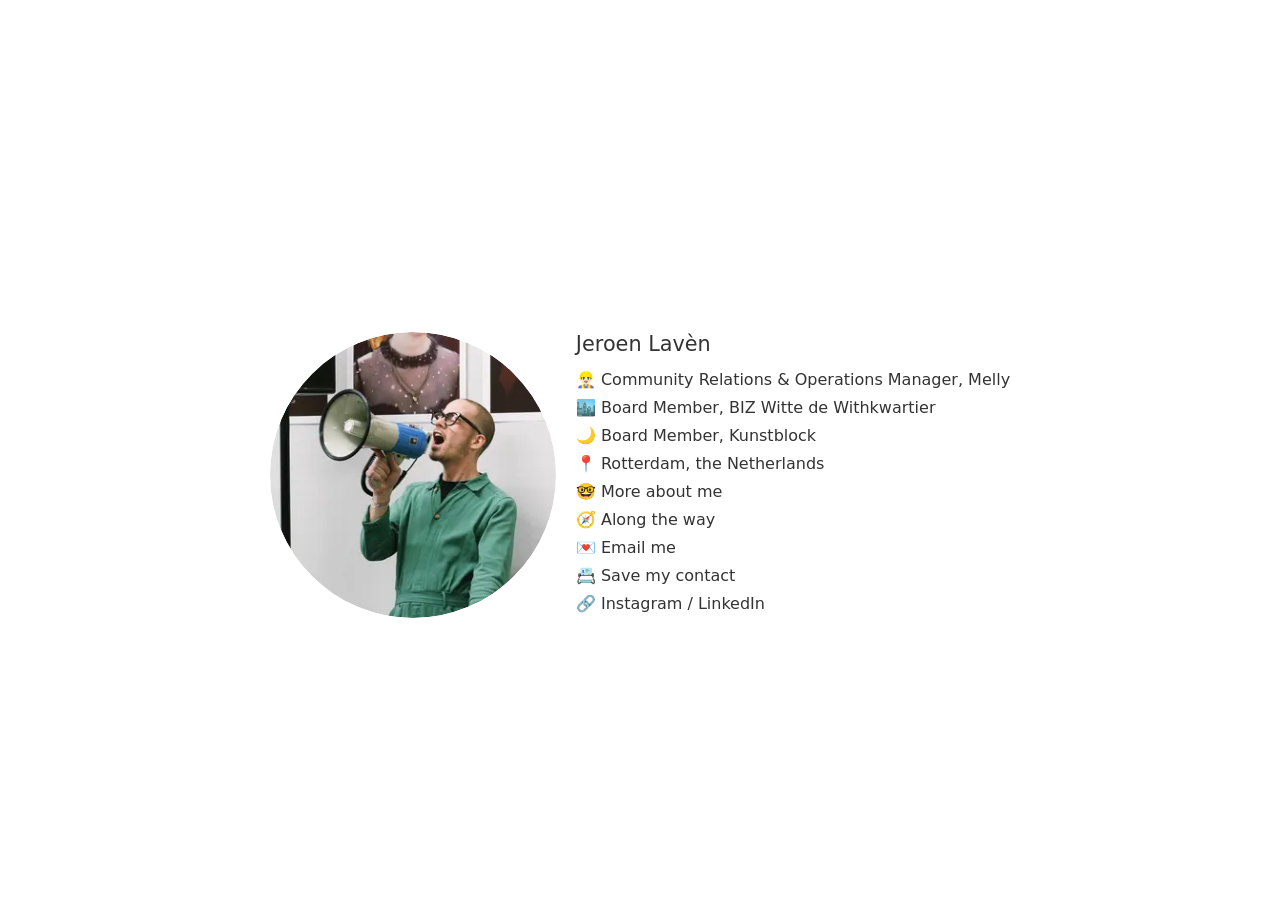
==== index.html @ abaac203 "Reword the Kunstavond speech bubble "Next Kunstavond: [date] in the Witte de With Quarter!", with ma" ====
<!DOCTYPE html>
<html lang="en">
<head>
    <meta charset="UTF-8">
    <meta name="viewport" content="width=device-width, initial-scale=1.0">
    <title>Jeroen Lavèn</title>
    <meta name="description" content="Jeroen Lavèn — Community Relations &amp; Operations Manager at Kunstinstituut Melly, board member of BIZ Witte de Withkwartier and Kunstblock, based in Rotterdam.">
    <link rel="canonical" href="https://visuology.nl/">

    <!-- Link previews (LinkedIn, WhatsApp, Slack, ...) -->
    <meta property="og:type" content="profile">
    <meta property="og:url" content="https://visuology.nl/">
    <meta property="og:title" content="Jeroen Lavèn">
    <meta property="og:description" content="Community Relations &amp; Operations Manager at Kunstinstituut Melly. Board member of BIZ Witte de Withkwartier and Kunstblock. Rotterdam.">
    <meta property="og:image" content="https://visuology.nl/og-image-800.jpg">
    <meta property="og:image:width" content="800">
    <meta property="og:image:height" content="800">
    <meta property="og:image:alt" content="Portrait of Jeroen Lavèn">
    <meta name="twitter:card" content="summary">

    <link rel="stylesheet" href="style.css?v=12"> <!-- Bump ?v= after editing style.css so browsers reload it -->
    <link rel="apple-touch-icon" sizes="180x180" href="apple-touch-icon.png">
    <link rel="icon" type="image/png" sizes="32x32" href="favicon-32x32.png">
    <link rel="icon" type="image/png" sizes="16x16" href="favicon-16x16.png">
    <link rel="manifest" href="site.webmanifest">
    <meta name="msapplication-TileColor" content="#da532c">
    <meta name="color-scheme" content="light dark">
    <meta name="theme-color" content="#ffffff" media="(prefers-color-scheme: light)">
    <meta name="theme-color" content="#121212" media="(prefers-color-scheme: dark)">

    <script type="application/ld+json">
    {
        "@context": "https://schema.org",
        "@type": "Person",
        "name": "Jeroen Lavèn",
        "url": "https://visuology.nl/",
        "image": "https://visuology.nl/og-image-800.jpg",
        "email": "mailto:mail@visuology.nl",
        "jobTitle": "Community Relations & Operations Manager",
        "worksFor": { "@type": "Organization", "name": "Kunstinstituut Melly", "url": "https://www.kunstinstituutmelly.nl" },
        "address": { "@type": "PostalAddress", "addressLocality": "Rotterdam", "addressCountry": "NL" },
        "sameAs": [
            "https://www.instagram.com/visuology_nl",
            "https://www.linkedin.com/in/visuology/"
        ]
    }
    </script>
</head>
<body>
    <main class="container">
        <button type="button" class="photo-btn" id="photo-btn" aria-label="Play a sound">
            <picture>
                <source srcset="jeroen-300.webp 300w, jeroen-600.webp 600w" sizes="(min-width: 780px) 280px, 150px" type="image/webp">
                <img src="jeroen-300.jpg" srcset="jeroen-300.jpg 300w, jeroen-600.jpg 600w" sizes="(min-width: 780px) 280px, 150px" alt="Portrait of Jeroen Lavèn" class="photo" width="150" height="150">
            </picture>
        </button>
        <div class="content">
            <h1>Jeroen Lavèn</h1>
            <p>👷🏻‍♂️ Community Relations &amp; Operations Manager, <a href="https://www.kunstinstituutmelly.nl" target="_blank" rel="noopener">Melly</a>
            <br>🏙️ Board Member, <a href="https://wdwkwartier.nl" target="_blank" rel="noopener">BIZ Witte de Withkwartier</a>
            <br>🌙 Board Member, <a href="https://www.dekunstavond.nl" target="_blank" rel="noopener">Kunstblock</a>
            <br>📍 Rotterdam, the Netherlands
            <br>🤓 More <a href="#about" id="about-me-link" data-popup="about-popup" aria-haspopup="dialog">about me</a>
            <br>🧭 <a href="#work" id="work-link" data-popup="work-popup" aria-haspopup="dialog">Along the way</a>
            <br>💌 <a href="mailto:mail@visuology.nl">Email me</a>
            <br>📇 <a href="jeroen-laven.vcf" download="Jeroen Lavèn.vcf" id="contact-link" aria-haspopup="dialog">Save my contact</a>
            <br>🔗 <a href="https://www.instagram.com/visuology_nl" target="_blank" rel="noopener">Instagram</a> / <a href="https://www.linkedin.com/in/visuology/" target="_blank" rel="noopener">LinkedIn</a></p>
        </div>
        <audio id="mySound" src="sound.mp3" preload="none"></audio>
    </main>
    <div class="wave" aria-hidden="true" style="pointer-events: none;"></div>
    <div class="wave" aria-hidden="true" style="pointer-events: none;"></div>
    <div class="wave" aria-hidden="true" style="pointer-events: none;"></div>

    <!-- What the megaphone says when the photo is clicked -->
    <div class="speech" id="speech" role="status" aria-live="polite"></div>

    <!-- Save my contact pop-up (computers; phones download the card directly) -->
    <div class="popup-overlay" id="contact-popup">
        <div class="popup-content contact-popup" role="dialog" aria-modal="true" aria-labelledby="contact-title">
            <div class="popup-header">
                <h2 id="contact-title">Save my contact</h2>
                <button type="button" class="close-btn" aria-label="Close">&times;</button>
            </div>
            <img src="qr-contact.svg" class="qr" width="220" height="220" alt="QR code with Jeroen Lavèn's contact details">
            <p class="qr-hint">Scan with your phone's camera to add me to your contacts.</p>
            <a class="qr-download" href="jeroen-laven.vcf" download="Jeroen Lavèn.vcf">Or download the contact card</a>
        </div>
    </div>

    <!-- About me pop-up -->
    <div class="popup-overlay" id="about-popup">
        <div class="popup-content" role="dialog" aria-modal="true" aria-label="About Jeroen Lavèn">
            <button type="button" class="close-btn" aria-label="Close">&times;</button>
            <p class="popup-scroll" tabindex="0">Jeroen Lavèn (NL, 1990) serves as the Community Relations & Operations Manager at Kunstinstituut Melly, where his journey began as an intern in PR & Communication in 2016. Over the years, he progressed through various roles, including Social Media and Website Assistant, PR & Social Media Editor, and PR & Communications Manager, ultimately taking on his current position. He manages and maintains the building, coordinates exhibitions, and fosters community relations, overseeing a dedicated team and working closely with tenants and external stakeholders to create a dynamic cultural environment.<br><br>As a board member of BIZ Witte de Withkwartier, Jeroen works alongside fellow entrepreneurs and stakeholders to strengthen the district's economic vitality and shared public space. Together, they aim to keep the Witte de Withkwartier a vibrant, inclusive, and welcoming destination — for businesses, residents, and visitors alike.<br><br>Additionally, Jeroen is a Board Member at Kunstblock, a collective of contemporary art institutions in Rotterdam's art quarter. His seven years of experience as the PR & Communications Coordinator for Kunstblock have provided him with valuable insights into promoting collaborative efforts and enhancing the visibility of cultural events.<br><br>Through his company, Visuology, Jeroen specializes in contemporary digital communications, aiming to make art more accessible and engaging.</p>
        </div>
    </div>

    <!-- Along the way pop-up: a timeline, or the full list -->
    <div class="popup-overlay" id="work-popup">
        <div class="popup-content work-popup" role="dialog" aria-modal="true" aria-labelledby="work-title">
            <div class="popup-header">
                <h2 id="work-title">Along the way</h2>
                <button type="button" class="close-btn" aria-label="Close">&times;</button>
            </div>

            <div class="timeline popup-scroll" id="timeline" tabindex="0">
                <div class="tl-inner">
                    <div class="tl-line" id="tl-line" aria-hidden="true"><div class="tl-progress" id="tl-progress"></div></div>
                    <ol class="tl-items" id="tl-items"></ol>
                </div>
            </div>

            <ul class="work-list popup-scroll" id="work-list" hidden></ul>

            <button type="button" class="view-toggle" id="view-toggle">See full list</button>
        </div>
    </div>

    <script>
        // ---------------------------------------------------------------
        // Along the way: add a project by adding a line here.
        // Newest first. "year", "description" and "source" are optional;
        // without a source, the website's name is shown (e.g. "nrc.nl").
        // ---------------------------------------------------------------
        var projects = [
            { year: 2026, emoji: '🎙️', title: 'Afl 8: Hoe weerspiegelt kunst de diversiteit van de stad?', description: 'Art Radio \u2013 Rotterdam Art Week. A conversation with Maaike Muis and Houcem Bellakoud (Unity in Diversity).', url: 'https://open.spotify.com/episode/7euxMl5ZzgxJdmK8EMg1tA', source: 'Spotify' },
            { year: 2025, emoji: '🇬🇧', title: 'Study trip to Manchester with DEN', description: 'With DEN Kennisinstituut cultuur & digitale transformatie, on Cultural Vitality and Manchester\u2019s cultural institutions.', url: 'https://www.linkedin.com/posts/visuology_last-week-i-joined-den-kennisinstituut-cultuur-activity-7403128219387838465-Icnb', source: 'LinkedIn' },
            { year: 2025, emoji: '🏫', title: 'The Building at Witte de Withstraat 50: From Girls\u2019 School to Kunstinstituut Melly', description: 'An article I wrote on the history of Melly\u2019s building.', url: 'https://www.kunstinstituutmelly.nl/en/connect/8665-the-building-at-witte-de-withstraat-50-from-girls-school', source: 'Kunstinstituut Melly' },
            { year: 2025, emoji: '🤝', title: 'Melly and WORM: Neighbors and Partners', description: 'An article I wrote on two neighbouring art institutions.', url: 'https://www.kunstinstituutmelly.nl/en/connect/8652-melly-and-worm-neighbors-and-partners', source: 'Kunstinstituut Melly' },
            { year: 2025, emoji: '🌿', title: 'Witte de Withkwartier: From Botanical Garden to Cultural Hub', description: 'An article I wrote on the history of the neighbourhood.', url: 'https://www.kunstinstituutmelly.nl/en/connect/8592-witte-de-withkwartier-from-botanical-garden-to-cultural-hub', source: 'Kunstinstituut Melly' },
            { year: 2025, emoji: '🧰', title: 'Toolbox Vitale Kerngebieden', description: 'I appear in the videos of this toolbox for Rotterdam\u2019s entrepreneurs\u2019 associations and BIZs.', url: 'https://www.ondernemen010.nl/actueel/toolbox-vitale-kerngebieden/', source: 'Ondernemen010' },
            { year: 2025, emoji: '🌱', title: '\u2018Feedback krijg je niet uit een boek, wel van een mentor\u2019', description: 'Duo interview about the mentoring programme I followed.', url: 'https://www.cultuur-ondernemen.nl/artikel/duo-interview-mentoring-kunstpodia-jeroen-valentijn', source: 'Cultuur+Ondernemen' },
            { year: 2024, emoji: '🏙️', title: 'Witte de With: een combinatie van horeca, kunst en retail', description: 'Interview about the Witte de Withkwartier.', url: 'https://www.ondernemen010.nl/actueel/wittedewith/', source: 'Ondernemen010' },
            { year: 2024, emoji: '📻', title: 'De audiotour: Jeroen Lavèn over de tentoonstelling My Oma in Kunstinstituut Melly', description: 'Radio interview on Opium about the exhibition My Oma.', url: 'https://www.npoklassiek.nl/fragmenten/opium/5fefa7d0-8d20-4431-92d9-374c08ae7c76/2024-01-08-de-audiotour-jeroen-laven-over-de-tentoonstelling-my-oma-in-kunstinstituut-melly', source: 'NPO Klassiek' },
            { year: 2021, emoji: '🗣️', title: 'De naamswijziging van Kunstinstituut Melly', description: 'A talk for 20 communication and marketing colleagues at the Cultuurmarketing Keukengeheim, on the name change and its PR strategy.', url: 'https://cultuurmarketing.nl/event/keukengeheim-kunstinstituut-melly/', source: 'Cultuurmarketing' },
            { year: 2021, emoji: '🎬', title: 'A new visual identity for Kunstinstituut Melly', description: 'I led the project for the institute\u2019s new identity in 2020\u20132021. A short documentary with all the designers.', url: 'https://www.youtube.com/watch?v=LUtSD5RvjFM', source: 'YouTube' }
        ];

        // What the megaphone says when someone clicks the photo, one at a time.
        // '{kunstavond}' becomes the date of the next Kunstavond, and is said first.
        var megaphoneLines = [
            '{kunstavond}',
            'Melly\u2019s building was a girls\u2019 school in the 1870s.',
            'The Witte de With quarter used to be the city\u2019s botanical garden.',
            'Melly is named after Ken Lum\u2019s artwork \u201cMelly Shum Hates Her Job\u201d.',
            'Started here as an intern in 2016. Still here!',
            'Coffee? I know the best spots in the quarter.',
            'Say hi: mail@visuology.nl'
        ];

        // Months without a Kunstavond, e.g. '2027-08' for a summer break
        var kunstavondSkip = [];

        var reduceMotion = window.matchMedia('(prefers-reduced-motion: reduce)');

        function playSoundAndAnimate() {
            var sound = document.getElementById('mySound');
            var waves = document.querySelectorAll('.wave');
            var rect = document.querySelector('.photo').getBoundingClientRect();

            sound.currentTime = 0;
            sound.play();
            speak();

            if (reduceMotion.matches) return;

            waves.forEach(function(wave, index) {
                // Immediately remove any existing animation
                wave.style.animation = 'none';

                // Cover the photo exactly so the waves grow from its centre
                wave.style.left = (rect.left + window.scrollX) + 'px';
                wave.style.top = (rect.top + window.scrollY) + 'px';
                wave.style.width = rect.width + 'px';
                wave.style.height = rect.height + 'px';

                // Use setTimeout to reapply the animation
                setTimeout(function() {
                    wave.style.animation = 'waveAnimation 7s ease-out ' + (index * 0.5) + 's forwards';
                }, 50); // slight delay to ensure the reset is registered
            });
        }

        // Shrink each wave back once it has faded out, so it never covers the links
        document.querySelectorAll('.wave').forEach(function(wave) {
            wave.addEventListener('animationend', function() {
                wave.style.animation = 'none';
            });
        });

        document.getElementById('photo-btn').addEventListener('click', playSoundAndAnimate);

        // A speech bubble from the megaphone in the photo
        var speech = document.getElementById('speech');
        var lineOrder = [];
        var firstRound = true;
        var speechTimer = null;
        function nextLine() {
            if (!lineOrder.length) {
                lineOrder = megaphoneLines.map(function(_, i) { return i; });
                for (var i = lineOrder.length - 1; i > 0; i--) {
                    var j = Math.floor(Math.random() * (i + 1));
                    var tmp = lineOrder[i]; lineOrder[i] = lineOrder[j]; lineOrder[j] = tmp;
                }
                if (firstRound) {
                    // Start with the next Kunstavond
                    var k = lineOrder.indexOf(megaphoneLines.indexOf('{kunstavond}'));
                    if (k > 0) lineOrder.unshift(lineOrder.splice(k, 1)[0]);
                    firstRound = false;
                }
            }
            var line = megaphoneLines[lineOrder.shift()];
            return line === '{kunstavond}' ? kunstavondLine() : line;
        }
        function speak() {
            var rect = document.querySelector('.photo').getBoundingClientRect();
            // Where the megaphone's opening is in the photo
            var mouthX = rect.left + rect.width * 0.14;
            var mouthY = rect.top + rect.height * 0.24;
            speech.classList.remove('show');
            speech.textContent = nextLine();
            var w = speech.offsetWidth;
            var h = speech.offsetHeight;
            var left = Math.min(Math.max(mouthX - w + 28, 8), window.innerWidth - w - 8);
            // Above the megaphone, or below it when there's no room at the top of the screen
            var below = mouthY - h - 12 < 8;
            speech.classList.toggle('below', below);
            speech.style.left = (left + window.scrollX) + 'px';
            speech.style.top = ((below ? mouthY + 14 : mouthY - h - 12) + window.scrollY) + 'px';
            speech.style.setProperty('--tail-x', Math.min(Math.max(mouthX - left - 6, 14), w - 26) + 'px');
            speech.offsetHeight; // restart the pop-in animation
            speech.classList.add('show');
            clearTimeout(speechTimer);
            speechTimer = setTimeout(function() { speech.classList.remove('show'); }, 4500);
        }
        window.addEventListener('resize', function() { speech.classList.remove('show'); });

        // Next Kunstavond: the first Friday of the month, 18:00-21:00 Rotterdam time
        function kunstavondLine() {
            var now = {};
            new Intl.DateTimeFormat('en-GB', { timeZone: 'Europe/Amsterdam', year: 'numeric', month: 'numeric', day: 'numeric', hour: 'numeric', hourCycle: 'h23' })
                .formatToParts(new Date()).forEach(function(p) { now[p.type] = +p.value; });
            var y = now.year, m = now.month, firstFriday, isThisMonth;
            for (var tries = 0; tries < 24; tries++) {
                firstFriday = 1 + (5 - new Date(Date.UTC(y, m - 1, 1)).getUTCDay() + 7) % 7;
                var key = y + '-' + (m < 10 ? '0' : '') + m;
                isThisMonth = y === now.year && m === now.month;
                var stillToCome = !isThisMonth || now.day < firstFriday || (now.day === firstFriday && now.hour < 21);
                if (stillToCome && kunstavondSkip.indexOf(key) === -1) break;
                if (++m > 12) { m = 1; y++; }
            }
            if (isThisMonth && now.day === firstFriday) {
                return now.hour < 18 ? 'Kunstavond tonight in the Witte de With Quarter!' : 'Kunstavond is on now in the Witte de With Quarter. Come by!';
            }
            var date = new Date(Date.UTC(y, m - 1, firstFriday, 12)).toLocaleDateString('en-GB', { weekday: 'short', day: 'numeric', month: 'short', timeZone: 'UTC' });
            return 'Next Kunstavond: ' + date.replace(',', '') + ' in the Witte de With Quarter!';
        }

        // Save my contact: phones download the card, computers show a QR code to scan
        document.getElementById('contact-link').addEventListener('click', function(event) {
            if (window.matchMedia('(hover: hover) and (pointer: fine)').matches) {
                event.preventDefault();
                openPopup(document.getElementById('contact-popup'), this);
            }
        });

        // Next to the text, make the photo exactly as tall as the text block
        var sideBySide = window.matchMedia('(min-width: 780px)'); // keep in sync with style.css
        var textBlock = document.querySelector('.content');
        function sizePhoto() {
            if (sideBySide.matches) {
                var size = Math.min(Math.round(textBlock.getBoundingClientRect().height), 360); // never larger than 360px
                document.documentElement.style.setProperty('--photo-size', size + 'px');
            } else {
                document.documentElement.style.removeProperty('--photo-size');
            }
        }
        if (window.ResizeObserver) new ResizeObserver(sizePhoto).observe(textBlock);
        sideBySide.addEventListener('change', sizePhoto);
        sizePhoto();

        // Pop-up functionality (shared by all pop-ups)
        var page = document.querySelector('.container');
        var openOverlay = null;
        var openedFrom = null;

        function openPopup(overlay, trigger) {
            openOverlay = overlay;
            openedFrom = trigger;
            overlay.classList.add('show');
            overlay.querySelector('.popup-content').classList.add('show');
            overlay.querySelectorAll('.popup-scroll').forEach(function(el) { el.scrollTop = 0; });
            document.documentElement.classList.add('popup-open');
            page.inert = true; // Keep keyboard and screen readers inside the pop-up
            overlay.querySelector('.close-btn').focus();
        }

        function closePopup() {
            if (!openOverlay) return;
            openOverlay.classList.remove('show');
            openOverlay.querySelector('.popup-content').classList.remove('show');
            document.documentElement.classList.remove('popup-open');
            page.inert = false;
            openOverlay = null;
            if (openedFrom) openedFrom.focus();
        }

        document.querySelectorAll('[data-popup]').forEach(function(trigger) {
            trigger.addEventListener('click', function(event) {
                event.preventDefault();
                openPopup(document.getElementById(trigger.dataset.popup), trigger);
            });
        });

        document.querySelectorAll('.popup-overlay').forEach(function(overlay) {
            overlay.querySelector('.close-btn').addEventListener('click', closePopup);

            // Close the pop-up when clicking outside the content
            overlay.addEventListener('click', function(event) {
                if (event.target === overlay) {
                    closePopup();
                }
            });
        });

        document.addEventListener('keydown', function(event) {
            if (event.key === 'Escape') {
                closePopup();
            }
        });

        // ---------------------------------------------------------------
        // Along the way: a timeline that comes into focus as you scroll
        // ---------------------------------------------------------------
        var timeline = document.getElementById('timeline');
        var tlItems = document.getElementById('tl-items');
        var tlLine = document.getElementById('tl-line');
        var tlProgress = document.getElementById('tl-progress');
        var workList = document.getElementById('work-list');
        var timelineRows = [];

        function sourceOf(project) {
            if (project.source) return project.source;
            try { return new URL(project.url).hostname.replace(/^www\./, ''); } catch (e) { return 'Link'; }
        }

        function el(tag, className, text) {
            var node = document.createElement(tag);
            if (className) node.className = className;
            if (text) node.textContent = text;
            return node;
        }

        function makeLink(project, className, children) {
            var link = el('a', className);
            link.href = project.url;
            link.target = '_blank';
            link.rel = 'noopener';
            children.forEach(function(child) { link.appendChild(child); });
            return link;
        }

        var lastYear = null;
        projects.forEach(function(project) {
            // Timeline entry; the year is only shown when it changes
            var item = el('li', 'tl-item');
            var body = el('div', 'tl-body');
            item.appendChild(el('span', 'tl-dot'));
            item.appendChild(body);
            if (project.year && project.year !== lastYear) body.appendChild(el('div', 'tl-year', String(project.year)));
            lastYear = project.year || lastYear;
            body.appendChild(makeLink(project, 'tl-title', [el('span', '', (project.emoji ? project.emoji + ' ' : '') + project.title)]));
            if (project.description) body.appendChild(el('p', 'tl-text', project.description));
            body.appendChild(makeLink(project, 'tl-source', [el('span', '', sourceOf(project) + ' ↗')]));
            tlItems.appendChild(item);
            timelineRows.push(item);

            // Row for the full list
            var row = el('li');
            row.appendChild(makeLink(project, 'list-link', [
                el('span', 'list-year', project.year ? String(project.year) : ''),
                el('span', 'list-title', (project.emoji ? project.emoji + ' ' : '') + project.title),
                el('span', 'list-source', sourceOf(project) + ' ↗')
            ]));
            workList.appendChild(row);
        });

        // Entries are sharpest at the focus point (a third from the top) and fade
        // out towards the edges; the line fills up and the dots light up as you pass.
        var FOCUS = 0.22; // keep in sync with the padding of .tl-items in style.css
        var SHARP_ZONE = 70;   // px above and below the focus point where an entry stays sharp
        var FADE_LENGTH = 170; // px over which it then fades out
        var ticking = false;
        function updateTimeline() {
            ticking = false;
            var box = timeline.getBoundingClientRect();
            if (!box.height) return;
            var middle = box.top + box.height * FOCUS;
            timelineRows.forEach(function(item) {
                var r = item.getBoundingClientRect();
                var offset = r.top + 14 - middle;
                // Fully sharp within SHARP_ZONE px of the focus point, then a gentle fade
                var t = Math.min(Math.max((Math.abs(offset) - SHARP_ZONE) / FADE_LENGTH, 0), 1);
                var distance = t * t * (3 - 2 * t); // ease in and out
                item.style.setProperty('--d', distance.toFixed(3));
                item.classList.toggle('passed', r.top + 14 <= middle + 1);
            });
            // The line runs from the first dot to the last, and fills up to the middle
            if (!timelineRows.length) return;
            var origin = tlLine.parentNode.getBoundingClientRect().top;
            var firstDot = timelineRows[0].getBoundingClientRect().top + 14;
            var lastDot = timelineRows[timelineRows.length - 1].getBoundingClientRect().top + 14;
            tlLine.style.top = (firstDot - origin) + 'px';
            tlLine.style.height = (lastDot - firstDot) + 'px';
            tlProgress.style.height = Math.max(0, Math.min(middle, lastDot) - firstDot) + 'px';
        }
        function requestUpdate() {
            if (!ticking) { ticking = true; requestAnimationFrame(updateTimeline); }
        }
        timeline.addEventListener('scroll', requestUpdate, { passive: true });
        window.addEventListener('resize', requestUpdate);
        document.getElementById('work-link').addEventListener('click', function() {
            timeline.scrollTop = 0;
            requestAnimationFrame(updateTimeline);
        });

        // Switch between the timeline and the full list
        document.getElementById('view-toggle').addEventListener('click', function() {
            var showList = workList.hidden;
            workList.hidden = !showList;
            timeline.hidden = showList;
            this.textContent = showList ? 'Back to the timeline' : 'See full list';
            if (!showList) { timeline.scrollTop = 0; requestUpdate(); }
        });
    </script>
</body>
</html>
---- style.css ----
:root {
    --bg: #ffffff;
    --text: #333333;
    --highlight: yellow;
    --highlight-text: #333333;
    --popup-bg: #ffffff;
    --backdrop: rgba(0, 0, 0, 0.5);
    --wave: #000000;
    color-scheme: light dark;
}

/* Dark mode follows the visitor's device setting */
@media (prefers-color-scheme: dark) {
    :root {
        --bg: #121212;
        --text: #e6e6e6;
        --highlight: #ffe14d;
        --highlight-text: #121212;
        --popup-bg: #1e1e1e;
        --backdrop: rgba(0, 0, 0, 0.7);
        --wave: #ffffff;
    }
}

body, html {
    height: 100%;
    margin: 0;
    display: flex;
    justify-content: center;
    align-items: center;
    background-color: var(--bg);
    color: var(--text);
    /* The device's own font: San Francisco on Apple devices, no download needed */
    font-family: system-ui, -apple-system, BlinkMacSystemFont, "Segoe UI", Roboto, "Helvetica Neue", Arial, sans-serif;
    font-weight: 300;
}

.container {
    display: flex;
    flex-direction: column; /* Stack vertically on mobile */
    align-items: center; /* Center the items on mobile */
    margin-top: 50px;
}

.content {
    text-align: left;
    width: 100%; /* Take full width on mobile */
    padding: 0 10px; /* Adds padding to text */
    box-sizing: border-box; /* Keep the padding inside the screen width */
}

h1 {
    font-family: ui-rounded, "SF Pro Rounded", system-ui, -apple-system, sans-serif;
    font-size: 1.3em;
    font-weight: 500;
}

.photo-btn {
    display: block;
    padding: 0;
    border: 0;
    background: transparent;
    -webkit-appearance: none; /* No native (grey) button look in Safari */
    appearance: none;
    -webkit-tap-highlight-color: transparent; /* No grey square on tap in iOS */
    border-radius: 50%;
    overflow: hidden; /* Clip anything square to the circle */
    flex-shrink: 0; /* Never let long text squeeze the photo into an oval */
    line-height: 0;
    margin-right: 20px;
    cursor: pointer;
}

.photo {
    display: block;
    width: var(--photo-size, 150px); /* Set to the height of the text block on wider screens */
    height: var(--photo-size, 150px);
    border-radius: 50%;
    object-fit: cover;
}

/* More room between the lines, so the emoji can breathe */
.content p {
    line-height: 1.75;
}

.content p:last-child {
    margin-bottom: 0; /* So the text block ends where the last line ends */
}

.wave {
    position: absolute;
    border: solid 2px var(--wave);
    border-radius: 50%;
    box-sizing: border-box;
    transform: scale(0);
    opacity: 1;
    animation: none;
    pointer-events: none;
}

@keyframes waveAnimation {
    0% {
        transform: scale(0);
        opacity: 0.75;
    }
    100% {
        transform: scale(3);
        opacity: 0;
    }
}

h1, h2, p, ul {
    margin: 0;
    padding: 0;
    margin-bottom: 10px;
}

ul {
    list-style: none;
    padding-left: 0;
}

a {
    text-decoration: none;
    color: inherit;
    font-weight: normal;
}

a:hover,
a:focus-visible {
    background-color: var(--highlight);
    color: var(--highlight-text);
}

/* Visible focus for keyboard users */
a:focus-visible,
button:focus-visible,
.popup-scroll:focus-visible {
    outline: 2px solid currentColor;
    outline-offset: 2px;
}

.photo-btn:focus-visible {
    outline: 2px solid var(--text);
    outline-offset: 4px;
}

/* Pop-up styling */
.popup-overlay {
    position: fixed;
    top: 0;
    left: 0;
    width: 100%;
    height: 100%;
    height: 100dvh; /* Follow the visible viewport on mobile browsers */
    padding: 20px;
    box-sizing: border-box;
    background: var(--backdrop);
    display: flex;
    justify-content: center;
    align-items: center;
    z-index: 1000;
    opacity: 0;
    visibility: hidden;
    transition: opacity 0.5s ease, visibility 0.5s ease;
    cursor: pointer; /* Needed for iOS Safari to fire tap-outside clicks */
}

.popup-content {
    background: var(--popup-bg);
    padding: 30px;
    border-radius: 8px;
    max-width: 500px;
    width: 100%;
    max-height: 100%; /* Never taller than the screen */
    box-sizing: border-box;
    display: flex;
    flex-direction: column;
    text-align: left;
    cursor: auto;
    transform: translateY(-20px);
    transition: transform 0.5s ease;
}

.popup-scroll {
    margin-bottom: 0;
    min-height: 0;
    overflow-y: auto; /* Scroll long text inside the pop-up */
    -webkit-overflow-scrolling: touch;
    overscroll-behavior: contain;
}

.popup-overlay.show {
    opacity: 1;
    visibility: visible;
    transition: opacity 0.5s ease, visibility 0s; /* Visible at once so focus can move into it */
}

.popup-content.show {
    transform: translateY(0);
}

.close-btn {
    cursor: pointer;
    align-self: flex-end;
    flex-shrink: 0;
    font: inherit;
    font-size: 1.2em;
    line-height: 1;
    padding: 5px;
    border: 0;
    background: transparent;
    -webkit-appearance: none;
    appearance: none;
    -webkit-tap-highlight-color: transparent;
    color: inherit;
}

html.popup-open,
html.popup-open body {
    overflow: hidden; /* Stop the page behind the pop-up from scrolling */
}

/* Photo above the text until there's room for the text next to it without wrapping */
@media (max-width: 779px) {
    .container {
        display: block;
        text-align: center;
    }

    .photo-btn {
        margin: 0 auto 20px;
    }

    .content {
        max-width: 480px;
        margin: 0 auto;
    }
}

@media (max-width: 600px) {
    .popup-overlay {
        padding: 12px;
    }

    .popup-content {
        padding: 20px;
    }

    .close-btn {
        font-size: 1.8em; /* Bigger tap target on phones */
        margin: -10px -10px 0 0;
        padding: 10px;
    }
}

@media (min-width: 780px) {
    .container {
        flex-direction: row; /* Horizontal layout on larger screens */
        align-items: center; /* Align items vertically in the center */
        padding: 0 24px;
        box-sizing: border-box;
    }
    .photo-btn {
        margin-right: 20px; /* Space between image and text on desktop */
        margin-bottom: 0; /* No bottom margin on desktop */
    }
    .content {
        padding: 0; /* No padding needed on larger screens */
        max-width: none; /* No max-width restriction */
    }
}

/* Respect visitors who prefer less motion */
@media (prefers-reduced-motion: reduce) {
    .popup-overlay,
    .popup-content {
        transition: none;
    }
}

/* Things I've done: header, timeline and full list */
.popup-header {
    display: flex;
    align-items: center;
    justify-content: space-between;
    flex-shrink: 0;
    margin-bottom: 8px;
}

.popup-header h2 {
    margin: 0;
    font-family: ui-rounded, "SF Pro Rounded", system-ui, -apple-system, sans-serif;
    font-size: 1.1em;
    font-weight: 500;
}

.popup-header .close-btn {
    margin: 0;
}

.timeline[hidden],
.work-list[hidden] {
    display: none;
}

.timeline {
    --tl-height: min(420px, 60dvh);
    height: var(--tl-height);
    flex-shrink: 1;
    /* Soft fade at the top and bottom edges */
    -webkit-mask-image: linear-gradient(transparent, #000 10%, #000 85%, transparent);
    mask-image: linear-gradient(transparent, #000 10%, #000 85%, transparent);
}

.tl-inner {
    position: relative;
}

.tl-items {
    list-style: none;
    margin: 0;
    /* Room above and below so the first and last entries can reach the focus point */
    padding: calc(var(--tl-height) * 0.22 - 14px) 0 calc(var(--tl-height) * 0.78 - 14px) 28px;
}

/* The line, and the part of it that fills up as you scroll */
.tl-line {
    position: absolute;
    left: 5px;
    width: 1px;
    background: color-mix(in srgb, currentColor 18%, transparent);
}

.tl-progress {
    width: 1px;
    height: 0;
    background: currentColor;
}

.tl-item {
    --d: 1;
    position: relative;
    padding-bottom: 36px;
}

.tl-body {
    /* Sharp at the focus point, faded, blurred and slightly shifted towards the edges */
    opacity: calc(1 - var(--d) * 0.75);
    transform: translateX(calc(var(--d) * 6px));
    filter: blur(calc(var(--d) * var(--d) * 1px));
    transition: opacity 0.15s linear, transform 0.15s linear;
}

.tl-item:last-child {
    padding-bottom: 0;
}

.tl-dot {
    position: absolute;
    top: 9px;
    left: -27px;
    width: 9px;
    height: 9px;
    box-sizing: border-box;
    border: 1px solid currentColor;
    border-radius: 50%;
    background: var(--popup-bg);
    opacity: calc(1 - var(--d) * 0.6);
    transition: background-color 0.3s ease, transform 0.3s ease;
}

.tl-item.passed .tl-dot {
    background: currentColor;
    transform: scale(1.25);
}

.tl-year {
    font-size: 0.8em;
    letter-spacing: 0.08em;
    opacity: 0.6;
    font-variant-numeric: tabular-nums;
}

.tl-year + .tl-title {
    margin-top: 2px;
}

.tl-title {
    display: block;
    font-size: 1.05em;
    font-weight: 400;
    line-height: 1.35;
}

.tl-text {
    margin: 2px 0 0;
    opacity: 0.75;
    font-size: 0.92em;
}

.tl-source {
    display: inline-block;
    margin-top: 4px;
    font-size: 0.85em;
    opacity: 0.6;
}

.view-toggle {
    align-self: center;
    flex-shrink: 0;
    margin-top: 12px;
    padding: 4px 6px;
    border: 0;
    background: transparent;
    -webkit-appearance: none;
    appearance: none;
    -webkit-tap-highlight-color: transparent;
    color: inherit;
    font: inherit;
    font-size: 0.9em;
    text-decoration: underline;
    text-underline-offset: 3px;
    cursor: pointer;
}

@media (hover: hover) {
    .view-toggle:hover { background-color: var(--highlight); color: var(--highlight-text); }
}

.work-list {
    list-style: none;
    margin: 0;
    padding: 0;
}

.work-list li + li {
    border-top: 1px solid color-mix(in srgb, currentColor 15%, transparent);
}

.list-link {
    display: grid;
    grid-template-columns: 3em 1fr;
    gap: 2px 8px;
    padding: 10px 2px;
}

.list-year { opacity: 0.6; font-variant-numeric: tabular-nums; }
.list-title { grid-column: 2; }
.list-source { grid-column: 2; font-size: 0.85em; opacity: 0.7; }

/* Respect visitors who prefer less motion: everything sharp, nothing moves */
@media (prefers-reduced-motion: reduce) {
    .tl-body,
    .tl-dot {
        opacity: 1;
        transform: none;
        filter: none;
        transition: none;
    }
}

/* Speech bubble from the megaphone */
.speech {
    --tail-x: 24px;
    position: absolute;
    z-index: 500;
    max-width: 230px;
    padding: 10px 14px;
    box-sizing: border-box;
    background: var(--popup-bg);
    color: var(--text);
    border: 1px solid color-mix(in srgb, currentColor 25%, transparent);
    border-radius: 14px;
    box-shadow: 0 6px 20px rgba(0, 0, 0, 0.12);
    font-size: 0.95em;
    line-height: 1.4;
    text-align: left;
    pointer-events: none;
    opacity: 0;
    visibility: hidden;
    transform: scale(0.6);
    transform-origin: var(--tail-x) 100%;
    transition: opacity 0.2s ease, transform 0.25s cubic-bezier(.3, 1.5, .5, 1), visibility 0.2s;
}

.speech.show {
    opacity: 1;
    visibility: visible;
    transform: scale(1);
}

/* The little tail pointing at the megaphone */
.speech::after {
    content: "";
    position: absolute;
    left: var(--tail-x);
    bottom: -7px;
    width: 12px;
    height: 12px;
    background: inherit;
    border-right: inherit;
    border-bottom: inherit;
    transform: rotate(45deg);
}

/* When the bubble sits below the megaphone, the tail points up */
.speech.below {
    transform-origin: var(--tail-x) 0;
}

.speech.below::after {
    bottom: auto;
    top: -7px;
    border-right: 0;
    border-bottom: 0;
    border-left: inherit;
    border-top: inherit;
}

/* Save my contact pop-up */
.contact-popup {
    max-width: 340px;
    align-items: center;
    text-align: center;
}

.contact-popup .popup-header {
    align-self: stretch;
}

.qr {
    display: block;
    width: 220px;
    height: 220px;
    margin: 8px auto 12px;
    padding: 8px;
    background: #fff; /* Always dark on light, so it scans in dark mode too */
    border-radius: 6px;
}

.qr-hint {
    margin: 0 0 10px;
    font-size: 0.92em;
}

.qr-download {
    font-size: 0.85em;
    text-decoration: underline;
    text-underline-offset: 3px;
    opacity: 0.8;
}

@media (prefers-reduced-motion: reduce) {
    .speech {
        transform: none;
        transition: opacity 0.2s ease, visibility 0.2s;
    }
}
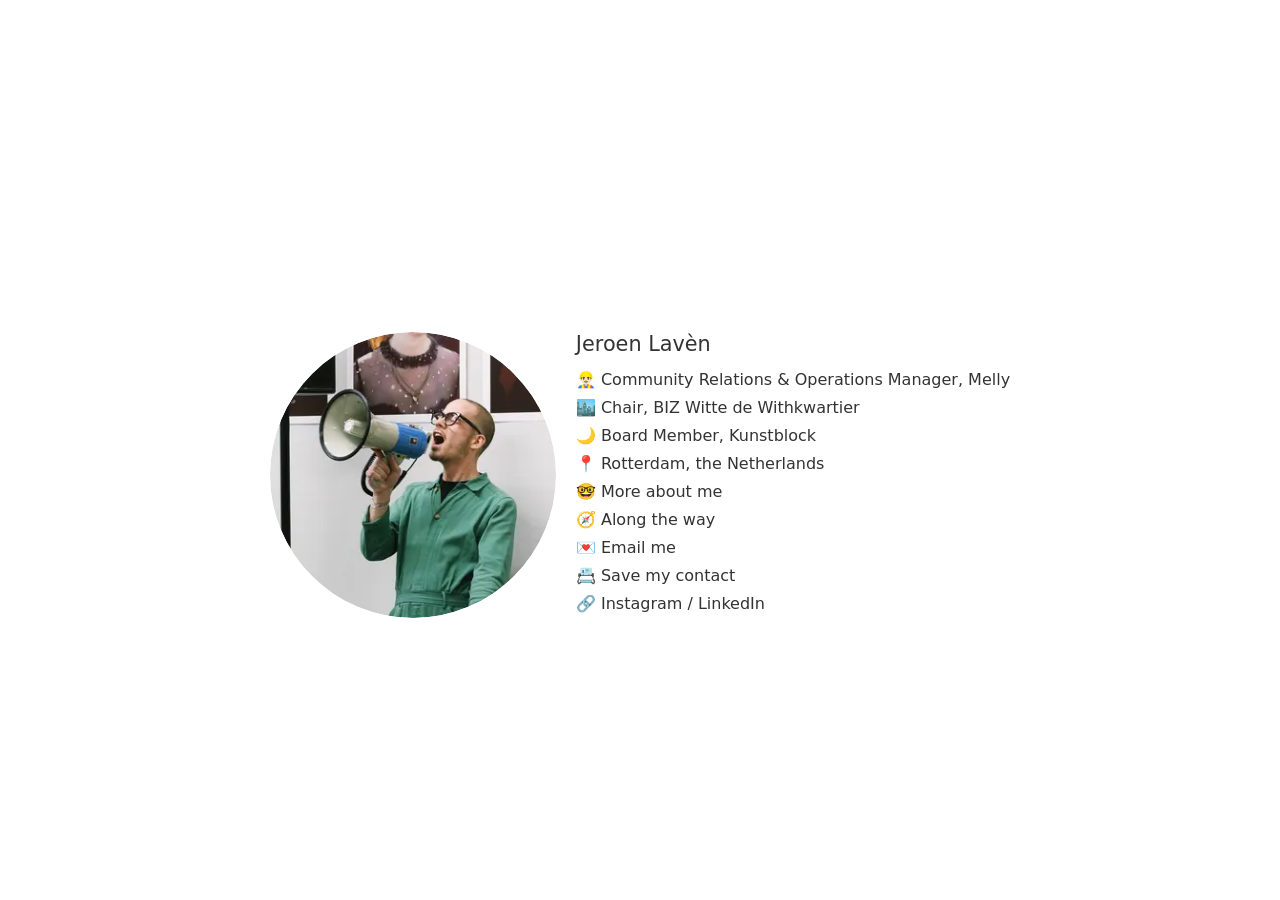
==== commit e14f048a: "Chair of BIZ Witte de Withkwartier Update the role on the homepage, in the about text, the search de" ====
--- a/index.html
+++ b/index.html
@@ -3,22 +3,26 @@
 <head>
     <meta charset="UTF-8">
     <meta name="viewport" content="width=device-width, initial-scale=1.0">
-    <title>Jeroen Lavèn</title>
-    <meta name="description" content="Jeroen Lavèn — Community Relations &amp; Operations Manager at Kunstinstituut Melly, board member of BIZ Witte de Withkwartier and Kunstblock, based in Rotterdam.">
+    <title>Jeroen Lavèn – Community Relations &amp; Operations, Kunstinstituut Melly</title>
+    <meta name="description" content="Jeroen Lavèn, Rotterdam: Community Relations &amp; Operations Manager at Kunstinstituut Melly, chair of BIZ Witte de Withkwartier and board member of Kunstblock.">
+    <meta name="author" content="Jeroen Lavèn">
     <link rel="canonical" href="https://visuology.nl/">
 
     <!-- Link previews (LinkedIn, WhatsApp, Slack, ...) -->
     <meta property="og:type" content="profile">
     <meta property="og:url" content="https://visuology.nl/">
-    <meta property="og:title" content="Jeroen Lavèn">
-    <meta property="og:description" content="Community Relations &amp; Operations Manager at Kunstinstituut Melly. Board member of BIZ Witte de Withkwartier and Kunstblock. Rotterdam.">
+    <meta property="og:site_name" content="Jeroen Lavèn">
+    <meta property="og:title" content="Jeroen Lavèn – Community Relations &amp; Operations, Kunstinstituut Melly">
+    <meta property="og:description" content="Community Relations &amp; Operations Manager at Kunstinstituut Melly. Chair of BIZ Witte de Withkwartier and board member of Kunstblock. Rotterdam.">
     <meta property="og:image" content="https://visuology.nl/og-image-800.jpg">
     <meta property="og:image:width" content="800">
     <meta property="og:image:height" content="800">
     <meta property="og:image:alt" content="Portrait of Jeroen Lavèn">
+    <meta property="profile:first_name" content="Jeroen">
+    <meta property="profile:last_name" content="Lavèn">
     <meta name="twitter:card" content="summary">
 
-    <link rel="stylesheet" href="style.css?v=12"> <!-- Bump ?v= after editing style.css so browsers reload it -->
+    <link rel="stylesheet" href="style.css?v=14"> <!-- Bump ?v= after editing style.css so browsers reload it -->
     <link rel="apple-touch-icon" sizes="180x180" href="apple-touch-icon.png">
     <link rel="icon" type="image/png" sizes="32x32" href="favicon-32x32.png">
     <link rel="icon" type="image/png" sizes="16x16" href="favicon-16x16.png">
@@ -31,18 +35,43 @@
     <script type="application/ld+json">
     {
         "@context": "https://schema.org",
-        "@type": "Person",
-        "name": "Jeroen Lavèn",
+        "@type": "ProfilePage",
         "url": "https://visuology.nl/",
-        "image": "https://visuology.nl/og-image-800.jpg",
-        "email": "mailto:mail@visuology.nl",
-        "jobTitle": "Community Relations & Operations Manager",
-        "worksFor": { "@type": "Organization", "name": "Kunstinstituut Melly", "url": "https://www.kunstinstituutmelly.nl" },
-        "address": { "@type": "PostalAddress", "addressLocality": "Rotterdam", "addressCountry": "NL" },
-        "sameAs": [
-            "https://www.instagram.com/visuology_nl",
-            "https://www.linkedin.com/in/visuology/"
-        ]
+        "dateModified": "2026-10-06",
+        "mainEntity": {
+            "@type": "Person",
+            "@id": "https://visuology.nl/#jeroen",
+            "name": "Jeroen Lavèn",
+            "alternateName": "Jeroen Laven",
+            "givenName": "Jeroen",
+            "familyName": "Lavèn",
+            "url": "https://visuology.nl/",
+            "image": "https://visuology.nl/og-image-800.jpg",
+            "email": "mailto:mail@visuology.nl",
+            "description": "Community Relations & Operations Manager at Kunstinstituut Melly in Rotterdam, chair of BIZ Witte de Withkwartier and board member of Kunstblock. Through Visuology he works on contemporary digital communications for art and culture.",
+            "jobTitle": "Community Relations & Operations Manager",
+            "worksFor": { "@type": "Organization", "name": "Kunstinstituut Melly", "url": "https://www.kunstinstituutmelly.nl" },
+            "memberOf": [
+                { "@type": "Organization", "name": "BIZ Witte de Withkwartier", "url": "https://wdwkwartier.nl" },
+                { "@type": "Organization", "name": "Kunstblock", "url": "https://www.dekunstavond.nl" }
+            ],
+            "address": { "@type": "PostalAddress", "addressLocality": "Rotterdam", "addressCountry": "NL" },
+            "knowsAbout": [
+                "Community relations",
+                "Cultural operations management",
+                "Contemporary art",
+                "PR and communications",
+                "Digital communications",
+                "Placemaking",
+                "Witte de Withkwartier",
+                "Rotterdam art and culture"
+            ],
+            "sameAs": [
+                "https://www.linkedin.com/in/visuology/",
+                "https://www.instagram.com/visuology_nl",
+                "https://www.kunstinstituutmelly.nl/en/people/383-jeroen-laven"
+            ]
+        }
     }
     </script>
 </head>
@@ -57,7 +86,7 @@
         <div class="content">
             <h1>Jeroen Lavèn</h1>
             <p>👷🏻‍♂️ Community Relations &amp; Operations Manager, <a href="https://www.kunstinstituutmelly.nl" target="_blank" rel="noopener">Melly</a>
-            <br>🏙️ Board Member, <a href="https://wdwkwartier.nl" target="_blank" rel="noopener">BIZ Witte de Withkwartier</a>
+            <br>🏙️ Chair, <a href="https://wdwkwartier.nl" target="_blank" rel="noopener">BIZ Witte de Withkwartier</a>
             <br>🌙 Board Member, <a href="https://www.dekunstavond.nl" target="_blank" rel="noopener">Kunstblock</a>
             <br>📍 Rotterdam, the Netherlands
             <br>🤓 More <a href="#about" id="about-me-link" data-popup="about-popup" aria-haspopup="dialog">about me</a>
@@ -92,7 +121,7 @@
     <div class="popup-overlay" id="about-popup">
         <div class="popup-content" role="dialog" aria-modal="true" aria-label="About Jeroen Lavèn">
             <button type="button" class="close-btn" aria-label="Close">&times;</button>
-            <p class="popup-scroll" tabindex="0">Jeroen Lavèn (NL, 1990) serves as the Community Relations & Operations Manager at Kunstinstituut Melly, where his journey began as an intern in PR & Communication in 2016. Over the years, he progressed through various roles, including Social Media and Website Assistant, PR & Social Media Editor, and PR & Communications Manager, ultimately taking on his current position. He manages and maintains the building, coordinates exhibitions, and fosters community relations, overseeing a dedicated team and working closely with tenants and external stakeholders to create a dynamic cultural environment.<br><br>As a board member of BIZ Witte de Withkwartier, Jeroen works alongside fellow entrepreneurs and stakeholders to strengthen the district's economic vitality and shared public space. Together, they aim to keep the Witte de Withkwartier a vibrant, inclusive, and welcoming destination — for businesses, residents, and visitors alike.<br><br>Additionally, Jeroen is a Board Member at Kunstblock, a collective of contemporary art institutions in Rotterdam's art quarter. His seven years of experience as the PR & Communications Coordinator for Kunstblock have provided him with valuable insights into promoting collaborative efforts and enhancing the visibility of cultural events.<br><br>Through his company, Visuology, Jeroen specializes in contemporary digital communications, aiming to make art more accessible and engaging.</p>
+            <p class="popup-scroll" tabindex="0">Jeroen Lavèn (NL, 1990) serves as the Community Relations & Operations Manager at Kunstinstituut Melly, where his journey began as an intern in PR & Communication in 2016. Over the years, he progressed through various roles, including Social Media and Website Assistant, PR & Social Media Editor, and PR & Communications Manager, ultimately taking on his current position. He manages and maintains the building, coordinates exhibitions, and fosters community relations, overseeing a dedicated team and working closely with tenants and external stakeholders to create a dynamic cultural environment.<br><br>As chair of BIZ Witte de Withkwartier, Jeroen works alongside fellow entrepreneurs and stakeholders to strengthen the district's economic vitality and shared public space. Together, they aim to keep the Witte de Withkwartier a vibrant, inclusive, and welcoming destination — for businesses, residents, and visitors alike.<br><br>Additionally, Jeroen is a Board Member at Kunstblock, a collective of contemporary art institutions in Rotterdam's art quarter. His seven years of experience as the PR & Communications Coordinator for Kunstblock have provided him with valuable insights into promoting collaborative efforts and enhancing the visibility of cultural events.<br><br>Through his company, Visuology, Jeroen specializes in contemporary digital communications, aiming to make art more accessible and engaging.</p>
         </div>
     </div>
 
@@ -111,42 +140,118 @@
                 </div>
             </div>
 
-            <ul class="work-list popup-scroll" id="work-list" hidden></ul>
+            <!-- Along the way: add an entry by copying an <li> below (newest first).
+                 The timeline is built from this list, and search engines read it too. -->
+            <ul class="work-list popup-scroll" id="work-list" hidden>
+                <li data-year="2026">
+                    <a class="list-link" href="https://open.spotify.com/episode/7euxMl5ZzgxJdmK8EMg1tA" target="_blank" rel="noopener">
+                        <span class="list-year">2026</span>
+                        <span class="list-title"><span class="list-emoji">🎙️</span> Afl 8: Hoe weerspiegelt kunst de diversiteit van de stad?</span>
+                        <span class="list-desc">Art Radio – Rotterdam Art Week. A conversation with Maaike Muis and Houcem Bellakoud (Unity in Diversity).</span>
+                        <span class="list-source">Spotify ↗</span>
+                    </a>
+                </li>
+                <li data-year="2025">
+                    <a class="list-link" href="https://www.linkedin.com/posts/visuology_last-week-i-joined-den-kennisinstituut-cultuur-activity-7403128219387838465-Icnb" target="_blank" rel="noopener">
+                        <span class="list-year">2025</span>
+                        <span class="list-title"><span class="list-emoji">🇬🇧</span> Study trip to Manchester with DEN</span>
+                        <span class="list-desc">With DEN Kennisinstituut cultuur &amp; digitale transformatie, on Cultural Vitality and Manchester’s cultural institutions.</span>
+                        <span class="list-source">LinkedIn ↗</span>
+                    </a>
+                </li>
+                <li data-year="2025">
+                    <a class="list-link" href="https://www.kunstinstituutmelly.nl/en/connect/8665-the-building-at-witte-de-withstraat-50-from-girls-school" target="_blank" rel="noopener">
+                        <span class="list-year">2025</span>
+                        <span class="list-title"><span class="list-emoji">🏫</span> The Building at Witte de Withstraat 50: From Girls’ School to Kunstinstituut Melly</span>
+                        <span class="list-desc">An article I wrote on the history of Melly’s building.</span>
+                        <span class="list-source">Kunstinstituut Melly ↗</span>
+                    </a>
+                </li>
+                <li data-year="2025">
+                    <a class="list-link" href="https://www.kunstinstituutmelly.nl/en/connect/8652-melly-and-worm-neighbors-and-partners" target="_blank" rel="noopener">
+                        <span class="list-year">2025</span>
+                        <span class="list-title"><span class="list-emoji">🤝</span> Melly and WORM: Neighbors and Partners</span>
+                        <span class="list-desc">An article I wrote on two neighbouring art institutions.</span>
+                        <span class="list-source">Kunstinstituut Melly ↗</span>
+                    </a>
+                </li>
+                <li data-year="2025">
+                    <a class="list-link" href="https://www.kunstinstituutmelly.nl/en/connect/8592-witte-de-withkwartier-from-botanical-garden-to-cultural-hub" target="_blank" rel="noopener">
+                        <span class="list-year">2025</span>
+                        <span class="list-title"><span class="list-emoji">🌿</span> Witte de Withkwartier: From Botanical Garden to Cultural Hub</span>
+                        <span class="list-desc">An article I wrote on the history of the neighbourhood.</span>
+                        <span class="list-source">Kunstinstituut Melly ↗</span>
+                    </a>
+                </li>
+                <li data-year="2025">
+                    <a class="list-link" href="https://www.ondernemen010.nl/actueel/toolbox-vitale-kerngebieden/" target="_blank" rel="noopener">
+                        <span class="list-year">2025</span>
+                        <span class="list-title"><span class="list-emoji">🧰</span> Toolbox Vitale Kerngebieden</span>
+                        <span class="list-desc">I appear in the videos of this toolbox for Rotterdam’s entrepreneurs’ associations and BIZs.</span>
+                        <span class="list-source">Ondernemen010 ↗</span>
+                    </a>
+                </li>
+                <li data-year="2025">
+                    <a class="list-link" href="https://www.cultuur-ondernemen.nl/artikel/duo-interview-mentoring-kunstpodia-jeroen-valentijn" target="_blank" rel="noopener">
+                        <span class="list-year">2025</span>
+                        <span class="list-title"><span class="list-emoji">🌱</span> ‘Feedback krijg je niet uit een boek, wel van een mentor’</span>
+                        <span class="list-desc">Duo interview about the mentoring programme I followed.</span>
+                        <span class="list-source">Cultuur+Ondernemen ↗</span>
+                    </a>
+                </li>
+                <li data-year="2024">
+                    <a class="list-link" href="https://www.ondernemen010.nl/actueel/wittedewith/" target="_blank" rel="noopener">
+                        <span class="list-year">2024</span>
+                        <span class="list-title"><span class="list-emoji">🏙️</span> Witte de With: een combinatie van horeca, kunst en retail</span>
+                        <span class="list-desc">Interview about the Witte de Withkwartier.</span>
+                        <span class="list-source">Ondernemen010 ↗</span>
+                    </a>
+                </li>
+                <li data-year="2024">
+                    <a class="list-link" href="https://www.npoklassiek.nl/fragmenten/opium/5fefa7d0-8d20-4431-92d9-374c08ae7c76/2024-01-08-de-audiotour-jeroen-laven-over-de-tentoonstelling-my-oma-in-kunstinstituut-melly" target="_blank" rel="noopener">
+                        <span class="list-year">2024</span>
+                        <span class="list-title"><span class="list-emoji">📻</span> De audiotour: Jeroen Lavèn over de tentoonstelling My Oma in Kunstinstituut Melly</span>
+                        <span class="list-desc">Radio interview on Opium about the exhibition My Oma.</span>
+                        <span class="list-source">NPO Klassiek ↗</span>
+                    </a>
+                </li>
+                <li data-year="2021">
+                    <a class="list-link" href="https://cultuurmarketing.nl/event/keukengeheim-kunstinstituut-melly/" target="_blank" rel="noopener">
+                        <span class="list-year">2021</span>
+                        <span class="list-title"><span class="list-emoji">🗣️</span> De naamswijziging van Kunstinstituut Melly</span>
+                        <span class="list-desc">A talk for 20 communication and marketing colleagues at the Cultuurmarketing Keukengeheim, on the name change and its PR strategy.</span>
+                        <span class="list-source">Cultuurmarketing ↗</span>
+                    </a>
+                </li>
+                <li data-year="2021">
+                    <a class="list-link" href="https://www.youtube.com/watch?v=LUtSD5RvjFM" target="_blank" rel="noopener">
+                        <span class="list-year">2021</span>
+                        <span class="list-title"><span class="list-emoji">🎬</span> A new visual identity for Kunstinstituut Melly</span>
+                        <span class="list-desc">I led the project for the institute’s new identity in 2020–2021. A short documentary with all the designers.</span>
+                        <span class="list-source">YouTube ↗</span>
+                    </a>
+                </li>
+            </ul>
 
             <button type="button" class="view-toggle" id="view-toggle">See full list</button>
         </div>
     </div>
 
     <script>
-        // ---------------------------------------------------------------
-        // Along the way: add a project by adding a line here.
-        // Newest first. "year", "description" and "source" are optional;
-        // without a source, the website's name is shown (e.g. "nrc.nl").
-        // ---------------------------------------------------------------
-        var projects = [
-            { year: 2026, emoji: '🎙️', title: 'Afl 8: Hoe weerspiegelt kunst de diversiteit van de stad?', description: 'Art Radio \u2013 Rotterdam Art Week. A conversation with Maaike Muis and Houcem Bellakoud (Unity in Diversity).', url: 'https://open.spotify.com/episode/7euxMl5ZzgxJdmK8EMg1tA', source: 'Spotify' },
-            { year: 2025, emoji: '🇬🇧', title: 'Study trip to Manchester with DEN', description: 'With DEN Kennisinstituut cultuur & digitale transformatie, on Cultural Vitality and Manchester\u2019s cultural institutions.', url: 'https://www.linkedin.com/posts/visuology_last-week-i-joined-den-kennisinstituut-cultuur-activity-7403128219387838465-Icnb', source: 'LinkedIn' },
-            { year: 2025, emoji: '🏫', title: 'The Building at Witte de Withstraat 50: From Girls\u2019 School to Kunstinstituut Melly', description: 'An article I wrote on the history of Melly\u2019s building.', url: 'https://www.kunstinstituutmelly.nl/en/connect/8665-the-building-at-witte-de-withstraat-50-from-girls-school', source: 'Kunstinstituut Melly' },
-            { year: 2025, emoji: '🤝', title: 'Melly and WORM: Neighbors and Partners', description: 'An article I wrote on two neighbouring art institutions.', url: 'https://www.kunstinstituutmelly.nl/en/connect/8652-melly-and-worm-neighbors-and-partners', source: 'Kunstinstituut Melly' },
-            { year: 2025, emoji: '🌿', title: 'Witte de Withkwartier: From Botanical Garden to Cultural Hub', description: 'An article I wrote on the history of the neighbourhood.', url: 'https://www.kunstinstituutmelly.nl/en/connect/8592-witte-de-withkwartier-from-botanical-garden-to-cultural-hub', source: 'Kunstinstituut Melly' },
-            { year: 2025, emoji: '🧰', title: 'Toolbox Vitale Kerngebieden', description: 'I appear in the videos of this toolbox for Rotterdam\u2019s entrepreneurs\u2019 associations and BIZs.', url: 'https://www.ondernemen010.nl/actueel/toolbox-vitale-kerngebieden/', source: 'Ondernemen010' },
-            { year: 2025, emoji: '🌱', title: '\u2018Feedback krijg je niet uit een boek, wel van een mentor\u2019', description: 'Duo interview about the mentoring programme I followed.', url: 'https://www.cultuur-ondernemen.nl/artikel/duo-interview-mentoring-kunstpodia-jeroen-valentijn', source: 'Cultuur+Ondernemen' },
-            { year: 2024, emoji: '🏙️', title: 'Witte de With: een combinatie van horeca, kunst en retail', description: 'Interview about the Witte de Withkwartier.', url: 'https://www.ondernemen010.nl/actueel/wittedewith/', source: 'Ondernemen010' },
-            { year: 2024, emoji: '📻', title: 'De audiotour: Jeroen Lavèn over de tentoonstelling My Oma in Kunstinstituut Melly', description: 'Radio interview on Opium about the exhibition My Oma.', url: 'https://www.npoklassiek.nl/fragmenten/opium/5fefa7d0-8d20-4431-92d9-374c08ae7c76/2024-01-08-de-audiotour-jeroen-laven-over-de-tentoonstelling-my-oma-in-kunstinstituut-melly', source: 'NPO Klassiek' },
-            { year: 2021, emoji: '🗣️', title: 'De naamswijziging van Kunstinstituut Melly', description: 'A talk for 20 communication and marketing colleagues at the Cultuurmarketing Keukengeheim, on the name change and its PR strategy.', url: 'https://cultuurmarketing.nl/event/keukengeheim-kunstinstituut-melly/', source: 'Cultuurmarketing' },
-            { year: 2021, emoji: '🎬', title: 'A new visual identity for Kunstinstituut Melly', description: 'I led the project for the institute\u2019s new identity in 2020\u20132021. A short documentary with all the designers.', url: 'https://www.youtube.com/watch?v=LUtSD5RvjFM', source: 'YouTube' }
-        ];
 
         // What the megaphone says when someone clicks the photo, one at a time.
+        // A line can be plain text, or { text, url } to make the bubble a link.
         // '{kunstavond}' becomes the date of the next Kunstavond, and is said first.
+        var coffeeMail = 'mailto:mail@visuology.nl?subject=' + encodeURIComponent('Coffee?') +
+            '&body=' + encodeURIComponent('Hi Jeroen,\n\nI found your website and would love to meet for a coffee. When suits you?\n\n');
         var megaphoneLines = [
-            '{kunstavond}',
+            { text: '{kunstavond}', url: 'https://www.dekunstavond.nl' },
             'Melly\u2019s building was a girls\u2019 school in the 1870s.',
             'The Witte de With quarter used to be the city\u2019s botanical garden.',
             'Melly is named after Ken Lum\u2019s artwork \u201cMelly Shum Hates Her Job\u201d.',
             'Started here as an intern in 2016. Still here!',
-            'Coffee? I know the best spots in the quarter.',
-            'Say hi: mail@visuology.nl'
+            { text: 'Always up for a coffee and a good conversation. Invite me! \u2615', url: coffeeMail },
+            { text: 'Say hi: mail@visuology.nl', url: 'mailto:mail@visuology.nl' }
         ];
 
         // Months without a Kunstavond, e.g. '2027-08' for a summer break
@@ -205,13 +310,15 @@
                 }
                 if (firstRound) {
                     // Start with the next Kunstavond
-                    var k = lineOrder.indexOf(megaphoneLines.indexOf('{kunstavond}'));
+                    var kunstavondIndex = megaphoneLines.findIndex(function(line) { return (line.text || line) === '{kunstavond}'; });
+                    var k = lineOrder.indexOf(kunstavondIndex);
                     if (k > 0) lineOrder.unshift(lineOrder.splice(k, 1)[0]);
                     firstRound = false;
                 }
             }
             var line = megaphoneLines[lineOrder.shift()];
-            return line === '{kunstavond}' ? kunstavondLine() : line;
+            if (typeof line === 'string') line = { text: line };
+            return { text: line.text === '{kunstavond}' ? kunstavondLine() : line.text, url: line.url };
         }
         function speak() {
             var rect = document.querySelector('.photo').getBoundingClientRect();
@@ -219,7 +326,18 @@
             var mouthX = rect.left + rect.width * 0.14;
             var mouthY = rect.top + rect.height * 0.24;
             speech.classList.remove('show');
-            speech.textContent = nextLine();
+            var line = nextLine();
+            speech.textContent = '';
+            if (line.url) {
+                var link = document.createElement('a');
+                link.href = line.url;
+                link.textContent = line.text;
+                if (/^https?:/.test(line.url)) { link.target = '_blank'; link.rel = 'noopener'; }
+                speech.appendChild(link);
+            } else {
+                speech.textContent = line.text;
+            }
+            speech.classList.toggle('has-link', !!line.url);
             var w = speech.offsetWidth;
             var h = speech.offsetHeight;
             var left = Math.min(Math.max(mouthX - w + 28, 8), window.innerWidth - w - 8);
@@ -231,9 +349,17 @@
             speech.style.setProperty('--tail-x', Math.min(Math.max(mouthX - left - 6, 14), w - 26) + 'px');
             speech.offsetHeight; // restart the pop-in animation
             speech.classList.add('show');
+            hideSpeechAfter(line.url ? 7000 : 4500); // a little longer when there's something to click
+        }
+        function hideSpeechAfter(ms) {
             clearTimeout(speechTimer);
-            speechTimer = setTimeout(function() { speech.classList.remove('show'); }, 4500);
-        }
+            speechTimer = setTimeout(function() { speech.classList.remove('show'); }, ms);
+        }
+        // Stay open while someone hovers over the bubble or tabs to its link
+        speech.addEventListener('mouseenter', function() { clearTimeout(speechTimer); });
+        speech.addEventListener('focusin', function() { clearTimeout(speechTimer); });
+        speech.addEventListener('mouseleave', function() { hideSpeechAfter(2500); });
+        speech.addEventListener('focusout', function() { hideSpeechAfter(2500); });
         window.addEventListener('resize', function() { speech.classList.remove('show'); });
 
         // Next Kunstavond: the first Friday of the month, 18:00-21:00 Rotterdam time
@@ -360,6 +486,24 @@
             children.forEach(function(child) { link.appendChild(child); });
             return link;
         }
+
+        // Read the entries from the list in the pop-up
+        var projects = Array.prototype.map.call(workList.querySelectorAll('li'), function(li) {
+            var link = li.querySelector('a');
+            var desc = li.querySelector('.list-desc');
+            var titleEl = li.querySelector('.list-title').cloneNode(true);
+            var emojiEl = titleEl.querySelector('.list-emoji');
+            var emoji = emojiEl ? emojiEl.textContent.trim() : '';
+            if (emojiEl) emojiEl.remove();
+            return {
+                year: li.dataset.year || '',
+                emoji: emoji,
+                title: titleEl.textContent.trim(),
+                description: desc ? desc.textContent.trim() : '',
+                url: link.getAttribute('href'),
+                source: li.querySelector('.list-source').textContent.replace('\u2197', '').trim()
+            };
+        });
 
         var lastYear = null;
         projects.forEach(function(project) {
@@ -375,15 +519,6 @@
             body.appendChild(makeLink(project, 'tl-source', [el('span', '', sourceOf(project) + ' ↗')]));
             tlItems.appendChild(item);
             timelineRows.push(item);
-
-            // Row for the full list
-            var row = el('li');
-            row.appendChild(makeLink(project, 'list-link', [
-                el('span', 'list-year', project.year ? String(project.year) : ''),
-                el('span', 'list-title', (project.emoji ? project.emoji + ' ' : '') + project.title),
-                el('span', 'list-source', sourceOf(project) + ' ↗')
-            ]));
-            workList.appendChild(row);
         });
 
         // Entries are sharpest at the focus point (a third from the top) and fade
--- a/style.css
+++ b/style.css
@@ -449,6 +449,7 @@
 .list-year { opacity: 0.6; font-variant-numeric: tabular-nums; }
 .list-title { grid-column: 2; }
 .list-source { grid-column: 2; font-size: 0.85em; opacity: 0.7; }
+.list-desc { grid-column: 2; font-size: 0.85em; opacity: 0.75; }
 
 /* Respect visitors who prefer less motion: everything sharp, nothing moves */
 @media (prefers-reduced-motion: reduce) {
@@ -505,6 +506,17 @@
     transform: rotate(45deg);
 }
 
+/* A bubble with a link can be clicked */
+.speech.has-link.show {
+    pointer-events: auto;
+}
+
+.speech a {
+    text-decoration: underline;
+    text-decoration-thickness: 1px;
+    text-underline-offset: 3px;
+}
+
 /* When the bubble sits below the megaphone, the tail points up */
 .speech.below {
     transform-origin: var(--tail-x) 0;
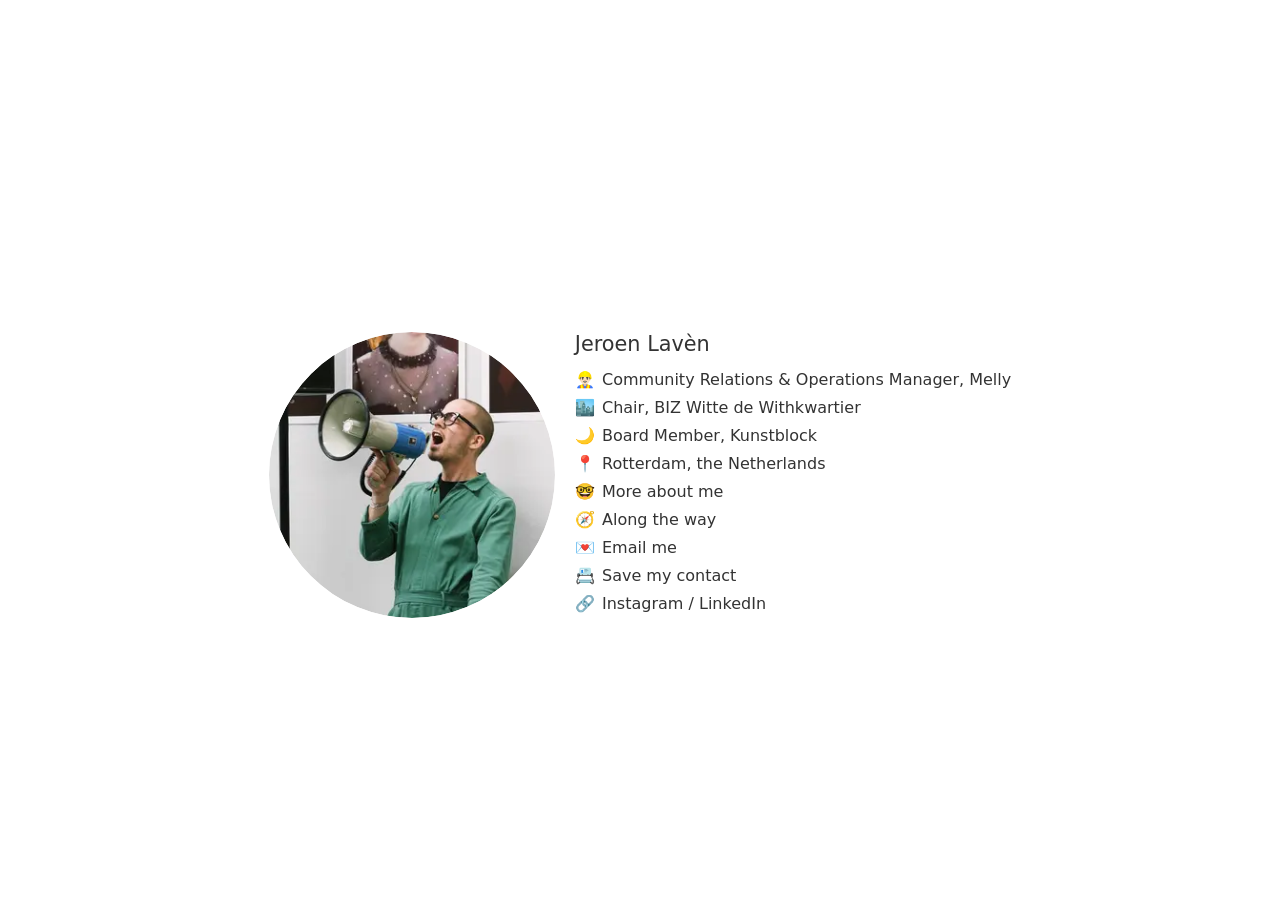
==== commit 7ff49697: "Tidy up, neater list, visitor statistics, 404 page, coffee second - Delete files the site no longer " ====
--- a/index.html
+++ b/index.html
@@ -22,7 +22,7 @@
     <meta property="profile:last_name" content="Lavèn">
     <meta name="twitter:card" content="summary">
 
-    <link rel="stylesheet" href="style.css?v=14"> <!-- Bump ?v= after editing style.css so browsers reload it -->
+    <link rel="stylesheet" href="style.css?v=15"> <!-- Bump ?v= after editing style.css so browsers reload it -->
     <link rel="apple-touch-icon" sizes="180x180" href="apple-touch-icon.png">
     <link rel="icon" type="image/png" sizes="32x32" href="favicon-32x32.png">
     <link rel="icon" type="image/png" sizes="16x16" href="favicon-16x16.png">
@@ -85,15 +85,17 @@
         </button>
         <div class="content">
             <h1>Jeroen Lavèn</h1>
-            <p>👷🏻‍♂️ Community Relations &amp; Operations Manager, <a href="https://www.kunstinstituutmelly.nl" target="_blank" rel="noopener">Melly</a>
-            <br>🏙️ Chair, <a href="https://wdwkwartier.nl" target="_blank" rel="noopener">BIZ Witte de Withkwartier</a>
-            <br>🌙 Board Member, <a href="https://www.dekunstavond.nl" target="_blank" rel="noopener">Kunstblock</a>
-            <br>📍 Rotterdam, the Netherlands
-            <br>🤓 More <a href="#about" id="about-me-link" data-popup="about-popup" aria-haspopup="dialog">about me</a>
-            <br>🧭 <a href="#work" id="work-link" data-popup="work-popup" aria-haspopup="dialog">Along the way</a>
-            <br>💌 <a href="mailto:mail@visuology.nl">Email me</a>
-            <br>📇 <a href="jeroen-laven.vcf" download="Jeroen Lavèn.vcf" id="contact-link" aria-haspopup="dialog">Save my contact</a>
-            <br>🔗 <a href="https://www.instagram.com/visuology_nl" target="_blank" rel="noopener">Instagram</a> / <a href="https://www.linkedin.com/in/visuology/" target="_blank" rel="noopener">LinkedIn</a></p>
+            <ul class="links">
+                <li><span class="links-emoji" aria-hidden="true">👷🏻‍♂️</span><span>Community Relations &amp; Operations Manager, <a href="https://www.kunstinstituutmelly.nl" target="_blank" rel="noopener">Melly</a></span></li>
+                <li><span class="links-emoji" aria-hidden="true">🏙️</span><span>Chair, <a href="https://wdwkwartier.nl" target="_blank" rel="noopener">BIZ Witte de Withkwartier</a></span></li>
+                <li><span class="links-emoji" aria-hidden="true">🌙</span><span>Board Member, <a href="https://www.dekunstavond.nl" target="_blank" rel="noopener">Kunstblock</a></span></li>
+                <li><span class="links-emoji" aria-hidden="true">📍</span><span>Rotterdam, the Netherlands</span></li>
+                <li><span class="links-emoji" aria-hidden="true">🤓</span><span>More <a href="#about" id="about-me-link" data-popup="about-popup" aria-haspopup="dialog">about me</a></span></li>
+                <li><span class="links-emoji" aria-hidden="true">🧭</span><span><a href="#work" id="work-link" data-popup="work-popup" aria-haspopup="dialog">Along the way</a></span></li>
+                <li><span class="links-emoji" aria-hidden="true">💌</span><span><a href="mailto:mail@visuology.nl">Email me</a></span></li>
+                <li><span class="links-emoji" aria-hidden="true">📇</span><span><a href="jeroen-laven.vcf" download="Jeroen Lavèn.vcf" id="contact-link" aria-haspopup="dialog">Save my contact</a></span></li>
+                <li><span class="links-emoji" aria-hidden="true">🔗</span><span><a href="https://www.instagram.com/visuology_nl" target="_blank" rel="noopener">Instagram</a> / <a href="https://www.linkedin.com/in/visuology/" target="_blank" rel="noopener">LinkedIn</a></span></li>
+            </ul>
         </div>
         <audio id="mySound" src="sound.mp3" preload="none"></audio>
     </main>
@@ -237,11 +239,20 @@
         </div>
     </div>
 
+    <!-- Visitor statistics without cookies: https://visuology.goatcounter.com -->
+    <script data-goatcounter="https://visuology.goatcounter.com/count" async src="https://gc.zgo.at/count.js"></script>
+
     <script>
+        // Count a click or an opened pop-up in the visitor statistics (once they've loaded)
+        function track(name) {
+            if (window.goatcounter && window.goatcounter.count) {
+                window.goatcounter.count({ path: name, title: name, event: true });
+            }
+        }
 
         // What the megaphone says when someone clicks the photo, one at a time.
         // A line can be plain text, or { text, url } to make the bubble a link.
-        // '{kunstavond}' becomes the date of the next Kunstavond, and is said first.
+        // '{kunstavond}' becomes the date of the next Kunstavond and is said first; the coffee invitation comes second.
         var coffeeMail = 'mailto:mail@visuology.nl?subject=' + encodeURIComponent('Coffee?') +
             '&body=' + encodeURIComponent('Hi Jeroen,\n\nI found your website and would love to meet for a coffee. When suits you?\n\n');
         var megaphoneLines = [
@@ -267,6 +278,7 @@
             sound.currentTime = 0;
             sound.play();
             speak();
+            track('Megaphone');
 
             if (reduceMotion.matches) return;
 
@@ -309,10 +321,13 @@
                     var tmp = lineOrder[i]; lineOrder[i] = lineOrder[j]; lineOrder[j] = tmp;
                 }
                 if (firstRound) {
-                    // Start with the next Kunstavond
+                    // Start with the next Kunstavond, then the coffee invitation
+                    var coffeeIndex = megaphoneLines.findIndex(function(line) { return line.url === coffeeMail; });
                     var kunstavondIndex = megaphoneLines.findIndex(function(line) { return (line.text || line) === '{kunstavond}'; });
-                    var k = lineOrder.indexOf(kunstavondIndex);
-                    if (k > 0) lineOrder.unshift(lineOrder.splice(k, 1)[0]);
+                    [coffeeIndex, kunstavondIndex].forEach(function(index) {
+                        var k = lineOrder.indexOf(index);
+                        if (k > 0) lineOrder.unshift(lineOrder.splice(k, 1)[0]);
+                    });
                     firstRound = false;
                 }
             }
@@ -383,6 +398,22 @@
             return 'Next Kunstavond: ' + date.replace(',', '') + ' in the Witte de With Quarter!';
         }
 
+        // Count clicks on links that lead somewhere else
+        document.addEventListener('click', function(event) {
+            var link = event.target.closest('a');
+            if (!link) return;
+            var href = link.getAttribute('href') || '';
+            if (href.charAt(0) === '#') return;
+            if (link.id === 'contact-link' && window.matchMedia('(hover: hover) and (pointer: fine)').matches) return; // counted as the QR pop-up
+            var name;
+            if (href === coffeeMail) name = 'Coffee invite';
+            else if (link.closest('#speech') && /dekunstavond/.test(href)) name = 'Kunstavond (megaphone)';
+            else if (href.indexOf('mailto:') === 0) name = 'Email';
+            else if (/\.vcf$/.test(href)) name = 'Save contact (download)';
+            else { try { name = 'Link: ' + new URL(href, location.href).hostname.replace(/^www\./, ''); } catch (e) { return; } }
+            track(name);
+        }, true);
+
         // Save my contact: phones download the card, computers show a QR code to scan
         document.getElementById('contact-link').addEventListener('click', function(event) {
             if (window.matchMedia('(hover: hover) and (pointer: fine)').matches) {
@@ -411,7 +442,9 @@
         var openOverlay = null;
         var openedFrom = null;
 
+        var popupNames = { 'about-popup': 'About me', 'work-popup': 'Along the way', 'contact-popup': 'Save contact (QR code)' };
         function openPopup(overlay, trigger) {
+            track('Open: ' + (popupNames[overlay.id] || overlay.id));
             openOverlay = overlay;
             openedFrom = trigger;
             overlay.classList.add('show');
--- a/style.css
+++ b/style.css
@@ -79,13 +79,24 @@
     object-fit: cover;
 }
 
-/* More room between the lines, so the emoji can breathe */
-.content p {
+/* The list on the homepage: room between the lines so the emoji can breathe,
+   and long lines wrap under the text instead of under the emoji */
+.links {
+    list-style: none;
+    margin: 0;
+    padding: 0;
     line-height: 1.75;
 }
 
-.content p:last-child {
-    margin-bottom: 0; /* So the text block ends where the last line ends */
+.links li {
+    display: flex;
+    gap: 0.4em;
+}
+
+.links-emoji {
+    flex: none;
+    width: 1.3em;
+    text-align: center;
 }
 
 .wave {
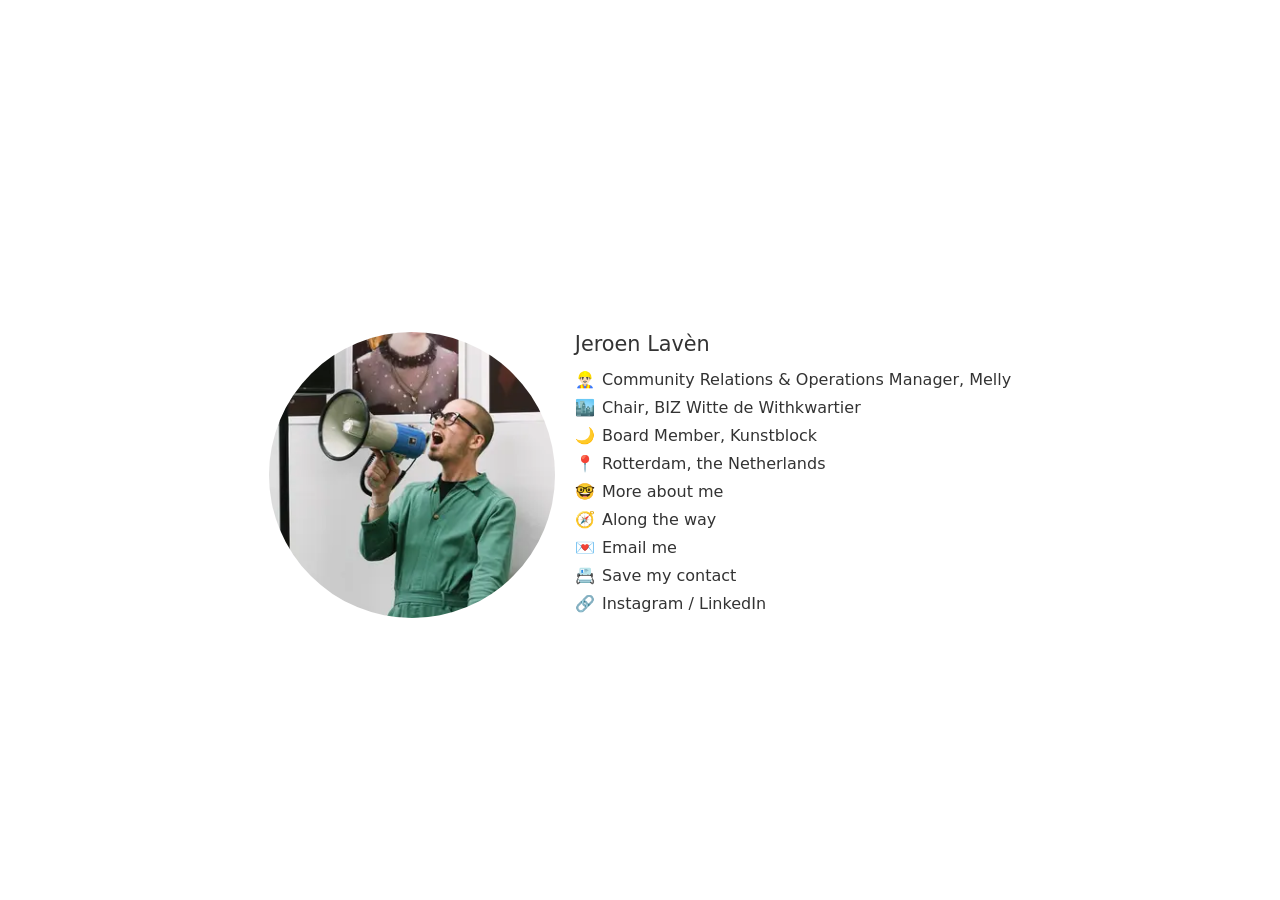
==== commit dc33a8a6: "Show that the photo can be tapped, and calm the hello sound - First-time visitors get a single soft " ====
--- a/index.html
+++ b/index.html
@@ -22,7 +22,7 @@
     <meta property="profile:last_name" content="Lavèn">
     <meta name="twitter:card" content="summary">
 
-    <link rel="stylesheet" href="style.css?v=15"> <!-- Bump ?v= after editing style.css so browsers reload it -->
+    <link rel="stylesheet" href="style.css?v=19"> <!-- Bump ?v= after editing style.css so browsers reload it -->
     <link rel="apple-touch-icon" sizes="180x180" href="apple-touch-icon.png">
     <link rel="icon" type="image/png" sizes="32x32" href="favicon-32x32.png">
     <link rel="icon" type="image/png" sizes="16x16" href="favicon-16x16.png">
@@ -90,10 +90,10 @@
                 <li><span class="links-emoji" aria-hidden="true">🏙️</span><span>Chair, <a href="https://wdwkwartier.nl" target="_blank" rel="noopener">BIZ Witte de Withkwartier</a></span></li>
                 <li><span class="links-emoji" aria-hidden="true">🌙</span><span>Board Member, <a href="https://www.dekunstavond.nl" target="_blank" rel="noopener">Kunstblock</a></span></li>
                 <li><span class="links-emoji" aria-hidden="true">📍</span><span>Rotterdam, the Netherlands</span></li>
-                <li><span class="links-emoji" aria-hidden="true">🤓</span><span>More <a href="#about" id="about-me-link" data-popup="about-popup" aria-haspopup="dialog">about me</a></span></li>
-                <li><span class="links-emoji" aria-hidden="true">🧭</span><span><a href="#work" id="work-link" data-popup="work-popup" aria-haspopup="dialog">Along the way</a></span></li>
+                <li class="screen-only"><span class="links-emoji" aria-hidden="true">🤓</span><span>More <a href="#about" id="about-me-link" data-popup="about-popup" aria-haspopup="dialog">about me</a></span></li>
+                <li class="screen-only"><span class="links-emoji" aria-hidden="true">🧭</span><span><a href="#work" id="work-link" data-popup="work-popup" aria-haspopup="dialog">Along the way</a></span></li>
                 <li><span class="links-emoji" aria-hidden="true">💌</span><span><a href="mailto:mail@visuology.nl">Email me</a></span></li>
-                <li><span class="links-emoji" aria-hidden="true">📇</span><span><a href="jeroen-laven.vcf" download="Jeroen Lavèn.vcf" id="contact-link" aria-haspopup="dialog">Save my contact</a></span></li>
+                <li class="screen-only"><span class="links-emoji" aria-hidden="true">📇</span><span><a href="jeroen-laven.vcf" download="Jeroen Lavèn.vcf" id="contact-link" aria-haspopup="dialog">Save my contact</a></span></li>
                 <li><span class="links-emoji" aria-hidden="true">🔗</span><span><a href="https://www.instagram.com/visuology_nl" target="_blank" rel="noopener">Instagram</a> / <a href="https://www.linkedin.com/in/visuology/" target="_blank" rel="noopener">LinkedIn</a></span></li>
             </ul>
         </div>
@@ -123,6 +123,7 @@
     <div class="popup-overlay" id="about-popup">
         <div class="popup-content" role="dialog" aria-modal="true" aria-label="About Jeroen Lavèn">
             <button type="button" class="close-btn" aria-label="Close">&times;</button>
+            <h2 class="print-only">About</h2>
             <p class="popup-scroll" tabindex="0">Jeroen Lavèn (NL, 1990) serves as the Community Relations & Operations Manager at Kunstinstituut Melly, where his journey began as an intern in PR & Communication in 2016. Over the years, he progressed through various roles, including Social Media and Website Assistant, PR & Social Media Editor, and PR & Communications Manager, ultimately taking on his current position. He manages and maintains the building, coordinates exhibitions, and fosters community relations, overseeing a dedicated team and working closely with tenants and external stakeholders to create a dynamic cultural environment.<br><br>As chair of BIZ Witte de Withkwartier, Jeroen works alongside fellow entrepreneurs and stakeholders to strengthen the district's economic vitality and shared public space. Together, they aim to keep the Witte de Withkwartier a vibrant, inclusive, and welcoming destination — for businesses, residents, and visitors alike.<br><br>Additionally, Jeroen is a Board Member at Kunstblock, a collective of contemporary art institutions in Rotterdam's art quarter. His seven years of experience as the PR & Communications Coordinator for Kunstblock have provided him with valuable insights into promoting collaborative efforts and enhancing the visibility of cultural events.<br><br>Through his company, Visuology, Jeroen specializes in contemporary digital communications, aiming to make art more accessible and engaging.</p>
         </div>
     </div>
@@ -239,6 +240,9 @@
         </div>
     </div>
 
+    <!-- Only on paper / PDF: where to find the latest version -->
+    <p class="print-only print-footer">visuology.nl · mail@visuology.nl · linkedin.com/in/visuology</p>
+
     <!-- Visitor statistics without cookies: https://visuology.goatcounter.com -->
     <script data-goatcounter="https://visuology.goatcounter.com/count" async src="https://gc.zgo.at/count.js"></script>
 
@@ -252,11 +256,13 @@
 
         // What the megaphone says when someone clicks the photo, one at a time.
         // A line can be plain text, or { text, url } to make the bubble a link.
-        // '{kunstavond}' becomes the date of the next Kunstavond and is said first; the coffee invitation comes second.
+        // '{kunstavond}' becomes the date of the next Kunstavond and is said first, then the coffee invitation,
+        // then '{time}': a line that fits the time of day in Rotterdam.
         var coffeeMail = 'mailto:mail@visuology.nl?subject=' + encodeURIComponent('Coffee?') +
             '&body=' + encodeURIComponent('Hi Jeroen,\n\nI found your website and would love to meet for a coffee. When suits you?\n\n');
         var megaphoneLines = [
             { text: '{kunstavond}', url: 'https://www.dekunstavond.nl' },
+            '{time}',
             'Melly\u2019s building was a girls\u2019 school in the 1870s.',
             'The Witte de With quarter used to be the city\u2019s botanical garden.',
             'Melly is named after Ken Lum\u2019s artwork \u201cMelly Shum Hates Her Job\u201d.',
@@ -270,19 +276,28 @@
 
         var reduceMotion = window.matchMedia('(prefers-reduced-motion: reduce)');
 
+        // The hello sound plays on the first tap of a visit only, a bit softer
+        var soundPlayed = false;
+
         function playSoundAndAnimate() {
-            var sound = document.getElementById('mySound');
-            var waves = document.querySelectorAll('.wave');
-            var rect = document.querySelector('.photo').getBoundingClientRect();
-
-            sound.currentTime = 0;
-            sound.play();
+            if (!soundPlayed) {
+                var sound = document.getElementById('mySound');
+                sound.volume = 0.6;
+                sound.currentTime = 0;
+                sound.play();
+                soundPlayed = true;
+            }
             speak();
             track('Megaphone');
-
+            try { localStorage.setItem('megaphoneFound', '1'); } catch (e) {}
+            pulseWaves(3, 7);
+        }
+
+        // Waves rippling out from the photo
+        function pulseWaves(count, seconds) {
             if (reduceMotion.matches) return;
-
-            waves.forEach(function(wave, index) {
+            var rect = document.querySelector('.photo').getBoundingClientRect();
+            Array.prototype.slice.call(document.querySelectorAll('.wave'), 0, count).forEach(function(wave, index) {
                 // Immediately remove any existing animation
                 wave.style.animation = 'none';
 
@@ -294,7 +309,7 @@
 
                 // Use setTimeout to reapply the animation
                 setTimeout(function() {
-                    wave.style.animation = 'waveAnimation 7s ease-out ' + (index * 0.5) + 's forwards';
+                    wave.style.animation = 'waveAnimation ' + seconds + 's ease-out ' + (index * 0.5) + 's forwards';
                 }, 50); // slight delay to ensure the reset is registered
             });
         }
@@ -321,10 +336,11 @@
                     var tmp = lineOrder[i]; lineOrder[i] = lineOrder[j]; lineOrder[j] = tmp;
                 }
                 if (firstRound) {
-                    // Start with the next Kunstavond, then the coffee invitation
+                    // Start with the next Kunstavond, then the coffee invitation, then the time of day
                     var coffeeIndex = megaphoneLines.findIndex(function(line) { return line.url === coffeeMail; });
                     var kunstavondIndex = megaphoneLines.findIndex(function(line) { return (line.text || line) === '{kunstavond}'; });
-                    [coffeeIndex, kunstavondIndex].forEach(function(index) {
+                    var timeIndex = megaphoneLines.indexOf('{time}');
+                    [timeIndex, coffeeIndex, kunstavondIndex].forEach(function(index) {
                         var k = lineOrder.indexOf(index);
                         if (k > 0) lineOrder.unshift(lineOrder.splice(k, 1)[0]);
                     });
@@ -333,15 +349,16 @@
             }
             var line = megaphoneLines[lineOrder.shift()];
             if (typeof line === 'string') line = { text: line };
-            return { text: line.text === '{kunstavond}' ? kunstavondLine() : line.text, url: line.url };
-        }
-        function speak() {
+            var text = line.text === '{kunstavond}' ? kunstavondLine() : line.text === '{time}' ? timeLine() : line.text;
+            return { text: text, url: line.url };
+        }
+        function speak(line) {
             var rect = document.querySelector('.photo').getBoundingClientRect();
             // Where the megaphone's opening is in the photo
             var mouthX = rect.left + rect.width * 0.14;
             var mouthY = rect.top + rect.height * 0.24;
             speech.classList.remove('show');
-            var line = nextLine();
+            line = line || nextLine();
             speech.textContent = '';
             if (line.url) {
                 var link = document.createElement('a');
@@ -377,18 +394,38 @@
         speech.addEventListener('focusout', function() { hideSpeechAfter(2500); });
         window.addEventListener('resize', function() { speech.classList.remove('show'); });
 
-        // Next Kunstavond: the first Friday of the month, 18:00-21:00 Rotterdam time
-        function kunstavondLine() {
+        // The current date and time in Rotterdam, wherever the visitor is
+        function rotterdamNow() {
             var now = {};
             new Intl.DateTimeFormat('en-GB', { timeZone: 'Europe/Amsterdam', year: 'numeric', month: 'numeric', day: 'numeric', hour: 'numeric', hourCycle: 'h23' })
                 .formatToParts(new Date()).forEach(function(p) { now[p.type] = +p.value; });
+            now.weekday = new Date(Date.UTC(now.year, now.month - 1, now.day)).getUTCDay(); // 0 = Sunday
+            return now;
+        }
+
+        // A line that fits the time of day in Rotterdam
+        function timeLine() {
+            var now = rotterdamNow(), h = now.hour, weekend = now.weekday === 0 || now.weekday === 6;
+            if (now.weekday === 5 && h >= 14 && h < 18) return 'Almost weekend! \ud83c\udf89';
+            if (weekend && h >= 9 && h < 18) return 'Happy weekend! Out and about in the quarter?';
+            if (h >= 5 && h < 11) return 'Goedemorgen! Coffee first \u2615';
+            if (h >= 11 && h < 14) return 'Lunchtime on the Witte de With \ud83e\udd6a';
+            if (h >= 14 && h < 18) return 'Good afternoon from Rotterdam! \ud83d\udc4b';
+            if (h >= 18 && h < 23) return 'Good evening! The quarter is buzzing now. \u2728';
+            return 'Working late? Me too. \ud83c\udf19';
+        }
+
+        // Next Kunstavond: the first Friday of the month, 18:00-21:00 Rotterdam time
+        function kunstavondLine() {
+            var now = rotterdamNow();
             var y = now.year, m = now.month, firstFriday, isThisMonth;
             for (var tries = 0; tries < 24; tries++) {
                 firstFriday = 1 + (5 - new Date(Date.UTC(y, m - 1, 1)).getUTCDay() + 7) % 7;
                 var key = y + '-' + (m < 10 ? '0' : '') + m;
                 isThisMonth = y === now.year && m === now.month;
                 var stillToCome = !isThisMonth || now.day < firstFriday || (now.day === firstFriday && now.hour < 21);
-                if (stillToCome && kunstavondSkip.indexOf(key) === -1) break;
+                var newYearsDay = m === 1 && firstFriday === 1; // no Kunstavond on New Year's Day
+                if (stillToCome && !newYearsDay && kunstavondSkip.indexOf(key) === -1) break;
                 if (++m > 12) { m = 1; y++; }
             }
             if (isThisMonth && now.day === firstFriday) {
@@ -397,6 +434,34 @@
             var date = new Date(Date.UTC(y, m - 1, firstFriday, 12)).toLocaleDateString('en-GB', { weekday: 'short', day: 'numeric', month: 'short', timeZone: 'UTC' });
             return 'Next Kunstavond: ' + date.replace(',', '') + ' in the Witte de With Quarter!';
         }
+
+        // Greet visitors depending on where they came from
+        (function() {
+            var via = new URLSearchParams(location.search).get('via');
+            var from = '';
+            try { from = new URL(document.referrer).hostname; } catch (e) {}
+            var greeting = null, source = null;
+            if (via === 'card') { greeting = 'Nice to meet you in person! \ud83e\udd1d'; source = 'contact card'; }
+            else if (/(^|\.)(linkedin\.com|lnkd\.in)$/.test(from)) { greeting = 'Hi from LinkedIn! \ud83d\udc4b'; source = 'LinkedIn'; }
+            else if (/(^|\.)(google\.[a-z.]+|bing\.com|duckduckgo\.com|ecosia\.org)$/.test(from)) { greeting = 'Found me! \ud83d\udd0e'; source = 'search'; }
+            if (via) history.replaceState(null, '', location.pathname + location.hash); // keep the address clean
+            if (greeting) {
+                setTimeout(function() {
+                    if (!openOverlay) speak({ text: greeting });
+                    track('Arrived from: ' + source);
+                }, 900);
+            }
+
+            // First-time visitors get a hint that the photo can be tapped (until they've tapped it once)
+            var found = false;
+            try { found = localStorage.getItem('megaphoneFound') === '1'; } catch (e) {}
+            if (found) return;
+            setTimeout(function() {
+                if (soundPlayed || openOverlay || speech.classList.contains('show')) return;
+                pulseWaves(1, 2.5);
+                speak({ text: 'Psst\u2026 tap me! \ud83d\udce3' });
+            }, greeting ? 6500 : 2500);
+        })();
 
         // Count clicks on links that lead somewhere else
         document.addEventListener('click', function(event) {
--- a/style.css
+++ b/style.css
@@ -64,11 +64,48 @@
     appearance: none;
     -webkit-tap-highlight-color: transparent; /* No grey square on tap in iOS */
     border-radius: 50%;
-    overflow: hidden; /* Clip anything square to the circle */
+    position: relative;
+    font: inherit; /* So the "Click me" label uses the page font */
+    color: inherit;
     flex-shrink: 0; /* Never let long text squeeze the photo into an oval */
     line-height: 0;
     margin-right: 20px;
     cursor: pointer;
+}
+
+.photo {
+    transition: transform 0.25s ease;
+}
+
+/* On computers: the photo grows a little and says "Click me" on hover */
+.photo-btn::after {
+    content: "Click me \1F4E3";
+    position: absolute;
+    left: 50%;
+    bottom: -8px;
+    transform: translate(-50%, 100%);
+    padding: 3px 10px;
+    border: 1px solid color-mix(in srgb, currentColor 25%, transparent);
+    border-radius: 999px;
+    background: var(--popup-bg);
+    color: var(--text);
+    font: inherit;
+    font-size: 0.85em;
+    line-height: 1.4;
+    white-space: nowrap;
+    opacity: 0;
+    pointer-events: none;
+    transition: opacity 0.2s ease;
+}
+
+@media (hover: hover) and (pointer: fine) {
+    .photo-btn:hover .photo {
+        transform: scale(1.03);
+    }
+
+    .photo-btn:hover::after {
+        opacity: 1;
+    }
 }
 
 .photo {
@@ -581,3 +618,180 @@
         transition: opacity 0.2s ease, visibility 0.2s;
     }
 }
+
+@media (prefers-reduced-motion: reduce) {
+    .photo-btn:hover .photo {
+        transform: none;
+    }
+}
+
+/* Only shown on paper / PDF */
+.print-only {
+    display: none;
+}
+
+/* Printing or saving as PDF gives a one-page CV instead of a screenshot */
+@media print {
+    @page {
+        margin: 16mm 18mm;
+    }
+
+    :root {
+        --bg: #fff;
+        --text: #000;
+        --popup-bg: #fff;
+    }
+
+    html, body {
+        display: block;
+        height: auto;
+        background: #fff;
+        color: #000;
+        font-size: 10.5pt;
+    }
+
+    .print-only {
+        display: block;
+    }
+
+    /* Things that only make sense on screen */
+    .screen-only,
+    .wave,
+    .speech,
+    .close-btn,
+    .view-toggle,
+    .timeline,
+    #contact-popup,
+    audio {
+        display: none !important;
+    }
+
+    /* Name, photo and roles at the top */
+    .container {
+        display: flex !important;
+        flex-direction: row;
+        align-items: center;
+        margin: 0 0 8mm;
+        padding: 0;
+        text-align: left;
+    }
+
+    .photo-btn {
+        margin: 0 6mm 0 0 !important;
+    }
+
+    .photo {
+        width: 32mm !important;
+        height: 32mm !important;
+    }
+
+    .content {
+        max-width: none;
+        margin: 0;
+        padding: 0;
+    }
+
+    h1 {
+        font-size: 20pt;
+        margin-bottom: 2mm;
+    }
+
+    .links {
+        line-height: 1.5;
+    }
+
+    /* Show where the contact links go */
+    .links a[href^="mailto:"]::after {
+        content: " (mail@visuology.nl)";
+    }
+
+    .links a[href*="instagram.com"]::after {
+        content: " (instagram.com/visuology_nl)";
+    }
+
+    .links a[href*="linkedin.com"]::after {
+        content: " (linkedin.com/in/visuology)";
+    }
+
+    /* The pop-ups become sections on the page */
+    .popup-overlay {
+        position: static;
+        display: block;
+        height: auto;
+        padding: 0;
+        opacity: 1;
+        visibility: visible;
+        background: none;
+        transition: none;
+    }
+
+    .popup-content {
+        display: block;
+        max-width: none;
+        max-height: none;
+        padding: 0;
+        margin: 0 0 6mm;
+        border-radius: 0;
+        box-shadow: none;
+        transform: none;
+        background: none;
+    }
+
+    .popup-header {
+        display: block;
+        margin: 0;
+    }
+
+    .popup-content h2 {
+        font-size: 12pt;
+        font-weight: 600;
+        margin: 0 0 2mm;
+        padding-bottom: 1mm;
+        border-bottom: 0.5pt solid #000;
+    }
+
+    .popup-scroll {
+        overflow: visible !important;
+        max-height: none !important;
+    }
+
+    .popup-content p {
+        line-height: 1.45;
+    }
+
+    /* "Along the way" as a plain list, always visible */
+    .work-list,
+    .work-list[hidden] {
+        display: block !important;
+    }
+
+    .work-list li {
+        border-top: 0 !important;
+        break-inside: avoid;
+    }
+
+    .list-link {
+        padding: 1.5mm 0;
+        grid-template-columns: 12mm 1fr;
+    }
+
+    .list-source,
+    .list-desc,
+    .list-year {
+        opacity: 1;
+        color: #444;
+    }
+
+    .print-footer {
+        margin-top: 6mm;
+        padding-top: 2mm;
+        border-top: 0.5pt solid #000;
+        font-size: 9pt;
+        color: #444;
+    }
+
+    a {
+        color: inherit;
+        background: none !important;
+    }
+}
